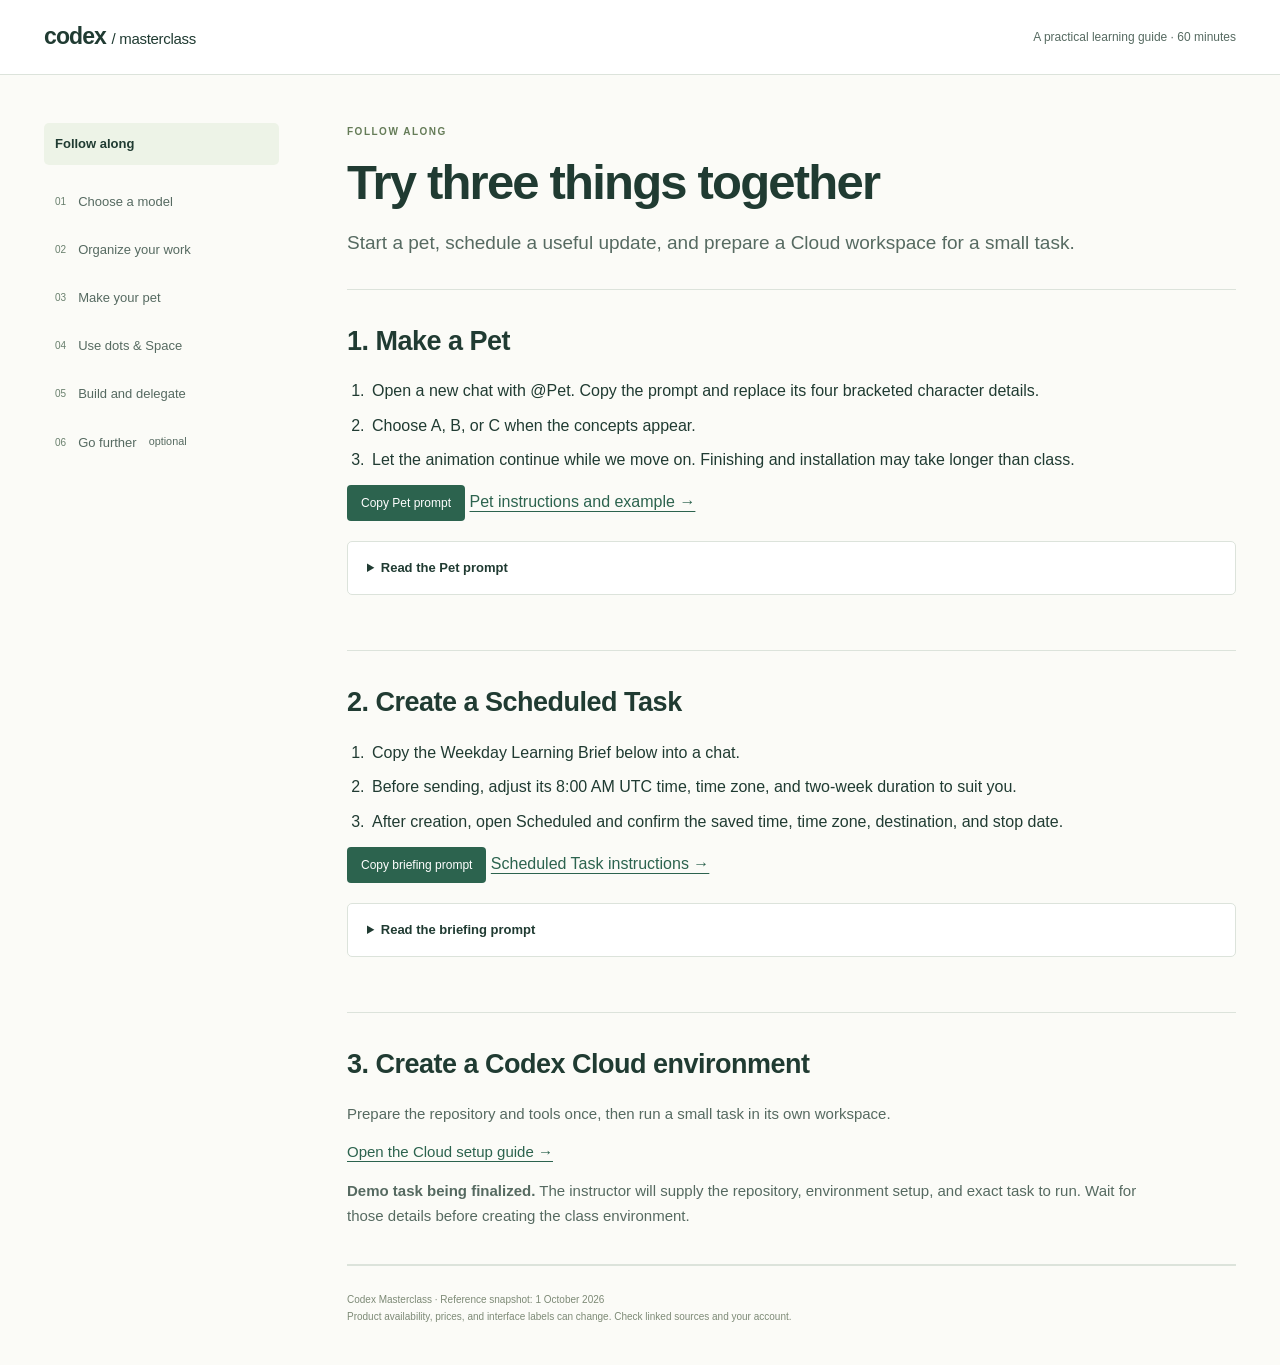
==== index.html @ 3b01e0f0 "Make homepage a compact three-activity follow-along hub" ====
<!doctype html><html lang="en"><head><meta charset="utf-8"><meta name="viewport" content="width=device-width, initial-scale=1"><meta name="description" content="Follow along: make a Pet, create a Scheduled Task, and prepare a Codex Cloud environment."><meta name="theme-color" content="#214b3d"><title>Follow along · Codex Masterclass</title><link rel="stylesheet" href="styles.css"><script src="app.js" defer></script></head><body><a class="skip" href="#content">Skip to lesson</a><header class="site-header"><a class="brand" href="index.html">codex <span>/ masterclass</span></a><span class="header-note">A practical learning guide · 60 minutes</span></header><div class="layout"><aside class="sidebar"><nav class="course-nav" aria-label="Course topics"><a href="index.html" aria-current="page">Follow along</a><a href="models.html"><span>01</span>Choose a model</a><a href="workspace.html"><span>02</span>Organize your work</a><a href="pet.html"><span>03</span>Make your pet</a><a href="dots-space.html"><span>04</span>Use dots & Space</a><a href="build-demo.html"><span>05</span>Build and delegate</a><a href="further-uses.html"><span>06</span>Go further <small>optional</small></a></nav></aside><main id="content"><header class="page-heading"><p class="eyebrow">Follow along</p><h1>Try three things together</h1><p class="lead">Start a pet, schedule a useful update, and prepare a Cloud workspace for a small task.</p></header>
<section class="lesson-section" id="make-a-pet"><h2>1. Make a Pet</h2><ol><li>Open a new chat with @Pet. Copy the prompt and replace its four bracketed character details.</li><li>Choose A, B, or C when the concepts appear.</li><li>Let the animation continue while we move on. Finishing and installation may take longer than class.</li></ol><button class="copy-button" type="button" data-copy="home-pet-prompt" aria-label="Copy Pet prompt" aria-live="polite">Copy Pet prompt</button> <a href="pet.html#prepared-prompt">Pet instructions and example →</a><details><summary>Read the Pet prompt</summary><pre class="prompt-text" id="home-pet-prompt">@Pet

Help me create and install a Codex Pet.

Character brief:
- Name: [Octopus]
- Character: [a small octopus]
- Personality: [lively]
- Main color: [red]

First, invent and show three distinct visual concepts that suit this character. Choose the directions yourself; don’t use a set of styles I have to pick from. Label them A, B, and C, then pause so I can choose.

After I choose, use my selected concept as the visual reference and create the complete animated pet. Run the required checks, package it, and install it as a Codex Pet. Don’t stop at concept art or a static image. When it’s ready, tell me how to enable it.</pre></details></section>
<section class="lesson-section" id="schedule-a-task"><h2>2. Create a Scheduled Task</h2><ol><li>Copy the Weekday Learning Brief below into a chat.</li><li>Before sending, adjust its 8:00 AM UTC time, time zone, and two-week duration to suit you.</li><li>After creation, open Scheduled and confirm the saved time, time zone, destination, and stop date.</li></ol><button class="copy-button" type="button" data-copy="home-task-brief" aria-label="Copy Weekday Learning Brief prompt" aria-live="polite">Copy briefing prompt</button> <a href="scheduled-tasks-guide.html#exercise-brief">Scheduled Task instructions →</a><details><summary>Read the briefing prompt</summary><pre class="prompt-text" id="home-task-brief">Name this task “Weekday Learning Brief”.

Create a scheduled task in this chat for every Monday through Friday at 8:00 AM UTC. Run it for the next two weeks, then stop.

Search official announcements, research papers, engineering blogs, and reputable reporting for a concise English briefing on AI, data science, and technology. Include up to three worthwhile items, with at least one substantive article, blog post, or report when available.

Open and read the underlying source. Do not treat a short quote post, link roundup, or social snippet as a full article. For each item, give its accurate title, original author or organization, publication date, content type, direct source link, a two-sentence summary of the main finding, and why it matters. Deliver the briefing in this chat. Compare with earlier results here and avoid repeating items unless there is a material update. Prefer fewer strong items over filler. If nothing worthwhile is new, do not send an update.

If earlier results are unavailable, say so and establish a baseline instead of claiming deduplication. If a required source cannot be checked, report the blocker once instead of claiming nothing changed.

Confirm the saved timing, time zone, destination, and stop date.</pre></details></section>
<section class="lesson-section" id="prepare-cloud"><h2>3. Create a Codex Cloud environment</h2><p>Prepare the repository and tools once, then run a small task in its own workspace.</p><p><a href="build-demo.html#cloud">Open the Cloud setup guide →</a></p><p><strong>Demo task being finalized.</strong> The instructor will supply the repository, environment setup, and exact task to run. Wait for those details before creating the class environment.</p></section><footer class="page-footer">Codex Masterclass · Reference snapshot: 1 October 2026<br>Product availability, prices, and interface labels can change. Check linked sources and your account.</footer></main></div></body></html>
---- styles.css ----
:root{--bg:#fbfbf7;--paper:#fff;--ink:#203b32;--muted:#566a61;--line:#dce3db;--soft:#edf3e7;--accent:#2c634e;--warm:#f4f0df}*{box-sizing:border-box}html{scroll-behavior:smooth;scroll-padding-top:30px}body{margin:0;background:var(--bg);color:var(--ink);font:16px/1.7 -apple-system,BlinkMacSystemFont,'Segoe UI',Arial,sans-serif}a{color:var(--accent);text-underline-offset:4px}a:hover{text-decoration-thickness:2px}a:focus-visible,button:focus-visible,select:focus-visible,summary:focus-visible,[tabindex]:focus-visible{outline:3px solid #6f973a;outline-offset:4px}h1,h2,h3,p{margin:0}h1,h2,h3{line-height:1.25;letter-spacing:-.5px}h1{font-size:clamp(34px,4vw,49px);font-weight:650;letter-spacing:-1.8px;margin:12px 0 15px}h2{font-size:27px;font-weight:650;margin-bottom:19px}h3{font-size:17px;font-weight:650;margin-bottom:10px}p+p{margin-top:13px}ul,ol{padding-left:22px;margin:12px 0}li{padding-left:3px;margin:7px 0}.site-header{height:75px;border-bottom:1px solid var(--line);padding:0 44px;display:flex;align-items:center;justify-content:space-between;background:var(--paper)}.brand{font-weight:750;font-size:23px;text-decoration:none;letter-spacing:-.9px;color:var(--ink)}.brand span{font-weight:450;font-size:15px;letter-spacing:-.3px}.header-note{font-size:12px;color:var(--muted)}.layout{max-width:1340px;margin:auto;display:grid;grid-template-columns:235px minmax(0,1fr);gap:68px;padding:48px 44px 0}.sidebar{position:sticky;top:25px;align-self:start}.course-nav{display:flex;flex-direction:column;gap:6px}.course-nav a{font-size:13px;color:var(--muted);text-decoration:none;padding:10px 11px;border-radius:5px;display:flex;gap:12px}.course-nav a:first-child{font-weight:650;margin-bottom:10px;color:var(--ink)}.course-nav a span{font-size:10px;color:#6a806e;margin-top:2px}.course-nav a[aria-current],.course-nav a:hover{background:var(--soft);color:var(--ink)}.on-page{border-top:1px solid var(--line);margin:26px 10px 0;padding-top:24px;display:flex;flex-direction:column;gap:10px}.on-page a{font-size:11px;color:var(--muted);text-decoration:none}.on-page .eyebrow{margin-bottom:4px}.sidebar-note{font-size:11px;color:#74806f;margin:35px 10px;line-height:1.8}.eyebrow{text-transform:uppercase;letter-spacing:1.5px;font-size:10px;color:#657c58;font-weight:650}.page-heading{padding-bottom:30px;border-bottom:1px solid var(--line)}.lead{font-size:19px;line-height:1.6;color:var(--muted);max-width:750px}.intro{font-size:16px;margin:26px 0;color:var(--muted);max-width:720px}.course-map{display:flex;flex-direction:column;margin:30px 0}.topic-card{padding:24px 0;display:grid;grid-template-columns:42px 1fr 68px;gap:12px;border-bottom:1px solid var(--line);text-decoration:none;color:var(--ink)}.topic-card:first-child{border-top:1px solid var(--line)}.topic-card:hover{background:var(--soft)}.topic-number{font-size:13px;color:#68835b;padding-top:4px}.topic-card h2{font-size:22px;margin:0 0 8px}.topic-card p{font-size:14px;line-height:1.6;color:var(--muted);max-width:600px}.topic-sub{display:block;font-size:11px;color:#708568;margin-top:10px}.topic-time{font-size:11px;white-space:nowrap;text-align:right;padding-top:5px}.topic-time b{margin-left:9px;font-weight:400}.lesson-section{padding:35px 0;border-bottom:1px solid var(--line);scroll-margin-top:25px}.lesson-section>p{color:var(--muted);max-width:820px;font-size:15px}.two-grid,.three-grid{display:grid;grid-template-columns:repeat(2,minmax(0,1fr));gap:26px;margin:22px 0}.three-grid{grid-template-columns:repeat(3,minmax(0,1fr));gap:22px}.two-grid article,.three-grid article{padding:19px 20px;border:1px solid var(--line);border-radius:6px;background:var(--paper)}.two-grid p,.three-grid p,.two-grid li{font-size:14px;color:var(--muted)}.step{display:inline-flex;border:1px solid #b6c9a8;width:28px;height:28px;justify-content:center;align-items:center;font-size:11px;border-radius:50%;margin-bottom:17px}.callout{border-left:3px solid #8fac6b;background:var(--soft);padding:20px 23px;margin:25px 0;border-radius:0 5px 5px 0}.callout strong{font-size:14px}.callout p{font-size:14px;color:var(--muted);margin-top:6px}.callout.pending{background:var(--warm);border-color:#bba76e}.sources{display:flex;gap:9px 17px;flex-wrap:wrap;font-size:11px;margin:20px 0 0;color:var(--muted)}.sources strong{font-weight:600}.sources a span{font-family:Arial,sans-serif}.table-toolbar{display:flex;align-items:center;gap:12px;margin:23px 0 12px}.table-toolbar label{font-size:12px;font-weight:650}.table-toolbar span{margin-left:auto;font-size:10px;color:var(--muted)}select{font:inherit;font-size:13px;border:1px solid #a7b99a;background:white;padding:7px 30px 7px 10px;border-radius:4px;color:var(--ink)}.table-scroll{overflow-x:auto;margin:16px 0;border:1px solid var(--line);border-radius:6px;background:white}table{border-collapse:collapse;width:100%;font-size:13px;text-align:left;line-height:1.5}caption{text-align:left;background:var(--soft);padding:13px 17px;font-size:11px;font-weight:600;letter-spacing:.2px}th,td{padding:14px 16px;border-bottom:1px solid var(--line);vertical-align:top}tr:last-child td,tr:last-child th{border-bottom:none}thead th{font-size:10px;text-transform:uppercase;letter-spacing:.5px;background:#f4f6ef;color:#5e7256}tbody th{font-weight:600;min-width:140px}td{color:var(--muted)}table small{display:block;font-size:10px;font-weight:400;color:#6e7f64;max-width:205px;margin-top:5px}.score,.bench-cost{font-variant-numeric:tabular-nums}.score{font-weight:700;color:var(--ink);font-size:16px}.caption{font-size:11px!important;line-height:1.6;color:#63745d!important;margin-top:12px}.fineprint{margin:20px 0}.fineprint p{font-size:12px;color:var(--muted)}details{border:1px solid var(--line);border-radius:5px;padding:15px 19px;margin:20px 0;background:white}summary{cursor:pointer;font-size:13px;font-weight:600}details>p{font-size:14px;color:var(--muted);margin-top:13px}.decision-list article{padding:19px 0;border-bottom:1px solid var(--line)}.decision-list article:last-child{border:0}.decision-list p{font-size:14px;color:var(--muted)}.practice{padding:23px;background:#f1f2e9;border:1px solid #dfe3d0;border-radius:6px;margin-top:26px}.practice h3{margin-top:10px;font-size:18px;font-weight:550}.practice details{margin-bottom:0;background:var(--bg)}.concept-list{display:flex;flex-direction:column}.concept-list article{display:grid;grid-template-columns:110px 1fr;gap:25px;padding:18px 0;border-bottom:1px solid var(--line)}.concept-list article:last-child{border:0}.concept-list h3{margin:2px 0}.concept-list p{font-size:14px;color:var(--muted)}.worked-example{background:white;border:1px solid var(--line);border-radius:5px;padding:24px;margin:22px 0}.worked-example h3{margin-top:12px}.worked-example p,.worked-example li{font-size:14px;color:var(--muted)}.prompt{padding:23px;background:#eef3e9;border:1px solid #dbe5d2;border-radius:5px;margin:23px 0}.prompt p{font-size:15px;line-height:1.8;margin-top:10px;color:#345240}.checklist{margin:20px 0}.checklist p{padding:14px 0;border-bottom:1px solid var(--line);font-size:14px;color:var(--muted);margin:0}.checklist strong{color:var(--ink)}kbd{font:11px ui-monospace,monospace;background:#eef0e7;border:1px solid #ccd5c6;border-radius:4px;padding:2px 5px}.steps{counter-reset:step;list-style:none;padding:0}.steps li{padding:18px 0 18px 43px;position:relative;border-bottom:1px solid var(--line);margin:0;font-size:14px}.steps li:before{counter-increment:step;content:counter(step);position:absolute;left:0;top:17px;display:grid;place-items:center;width:27px;height:27px;border:1px solid #b5c9a6;border-radius:50%;font-size:11px;color:#60814d}.steps p{font-size:14px;color:var(--muted);margin-top:7px}.page-turn{display:grid;grid-template-columns:1fr 1fr;gap:25px;margin:35px 0}.page-turn a{border:1px solid var(--line);border-radius:5px;padding:17px 20px;text-decoration:none;font-size:14px;background:white}.page-turn a:last-child{text-align:right}.page-turn small{font-size:9px;letter-spacing:1px;text-transform:uppercase;display:block;color:#7c8e70;margin-bottom:5px}.page-footer{font-size:10px;color:#7d8a76;padding:25px 0 40px;border-top:1px solid var(--line)}.skip{position:fixed;top:-100px;left:15px;background:var(--ink);color:white;padding:10px;z-index:10}.skip:focus{top:10px}.prompt-text{white-space:pre-wrap;overflow-wrap:anywhere;font:13px/1.7 ui-monospace,monospace;margin:15px 0 0}.copy-button{font:inherit;font-size:12px;background:var(--accent);color:white;border:0;border-radius:4px;padding:8px 14px;cursor:pointer}.prompt-header{display:flex;align-items:center;justify-content:space-between;gap:15px}@media(max-width:1000px){.layout{grid-template-columns:190px minmax(0,1fr);gap:35px;padding:35px 26px 0}.site-header{padding:0 26px}.three-grid{grid-template-columns:1fr}.three-grid article{padding:20px}.three-grid .step{float:left;margin:0 15px 25px 0}.two-grid{gap:14px}.two-grid article{padding:17px}.table-toolbar{flex-wrap:wrap}.table-toolbar span{width:100%;margin:0}}@media(max-width:760px){body{font-size:15px}.site-header{height:65px;padding:0 20px}.brand{font-size:21px}.brand span{font-size:13px}.header-note{display:none}.layout{display:block;padding:20px 20px 0}.sidebar{position:static}.course-nav{display:grid;grid-template-columns:1fr 1fr;gap:4px}.course-nav a{font-size:11px;gap:8px;padding:9px 8px;background:#f2f4ec}.course-nav a:first-child{grid-column:1/-1;margin:0 0 5px}.on-page,.sidebar-note{display:none}.page-heading{padding:27px 0 24px}h1{font-size:36px;letter-spacing:-1.2px}.lead{font-size:17px}.lesson-section{padding:28px 0}h2{font-size:24px}.topic-card{grid-template-columns:25px 1fr;gap:10px;padding:22px 0}.topic-card h2{font-size:20px}.topic-time{grid-column:2;text-align:left;padding:0}.topic-time b{float:right}.two-grid,.three-grid{grid-template-columns:1fr;gap:13px}.concept-list article{grid-template-columns:1fr;gap:6px;padding:17px 0}.concept-list h3{font-size:18px}.table-scroll table{min-width:540px}.table-toolbar span{font-size:10px}.worked-example,.prompt,.practice{padding:19px}.page-turn{gap:10px}.page-turn a{font-size:12px;padding:13px}.page-turn small{font-size:8px}.callout{padding:18px}.sources{gap:8px 14px}.steps li{padding-left:38px}}@media(prefers-reduced-motion:reduce){html{scroll-behavior:auto}}@media print{.sidebar,.site-header,.page-turn,.copy-button{display:none}.layout{display:block;padding:0}body{background:white;font-size:11px}h1{font-size:30px}h2{font-size:22px}.table-scroll{overflow:visible}.lesson-section{break-inside:avoid}.page-footer{padding:15px 0}.two-grid,.three-grid{break-inside:avoid}}
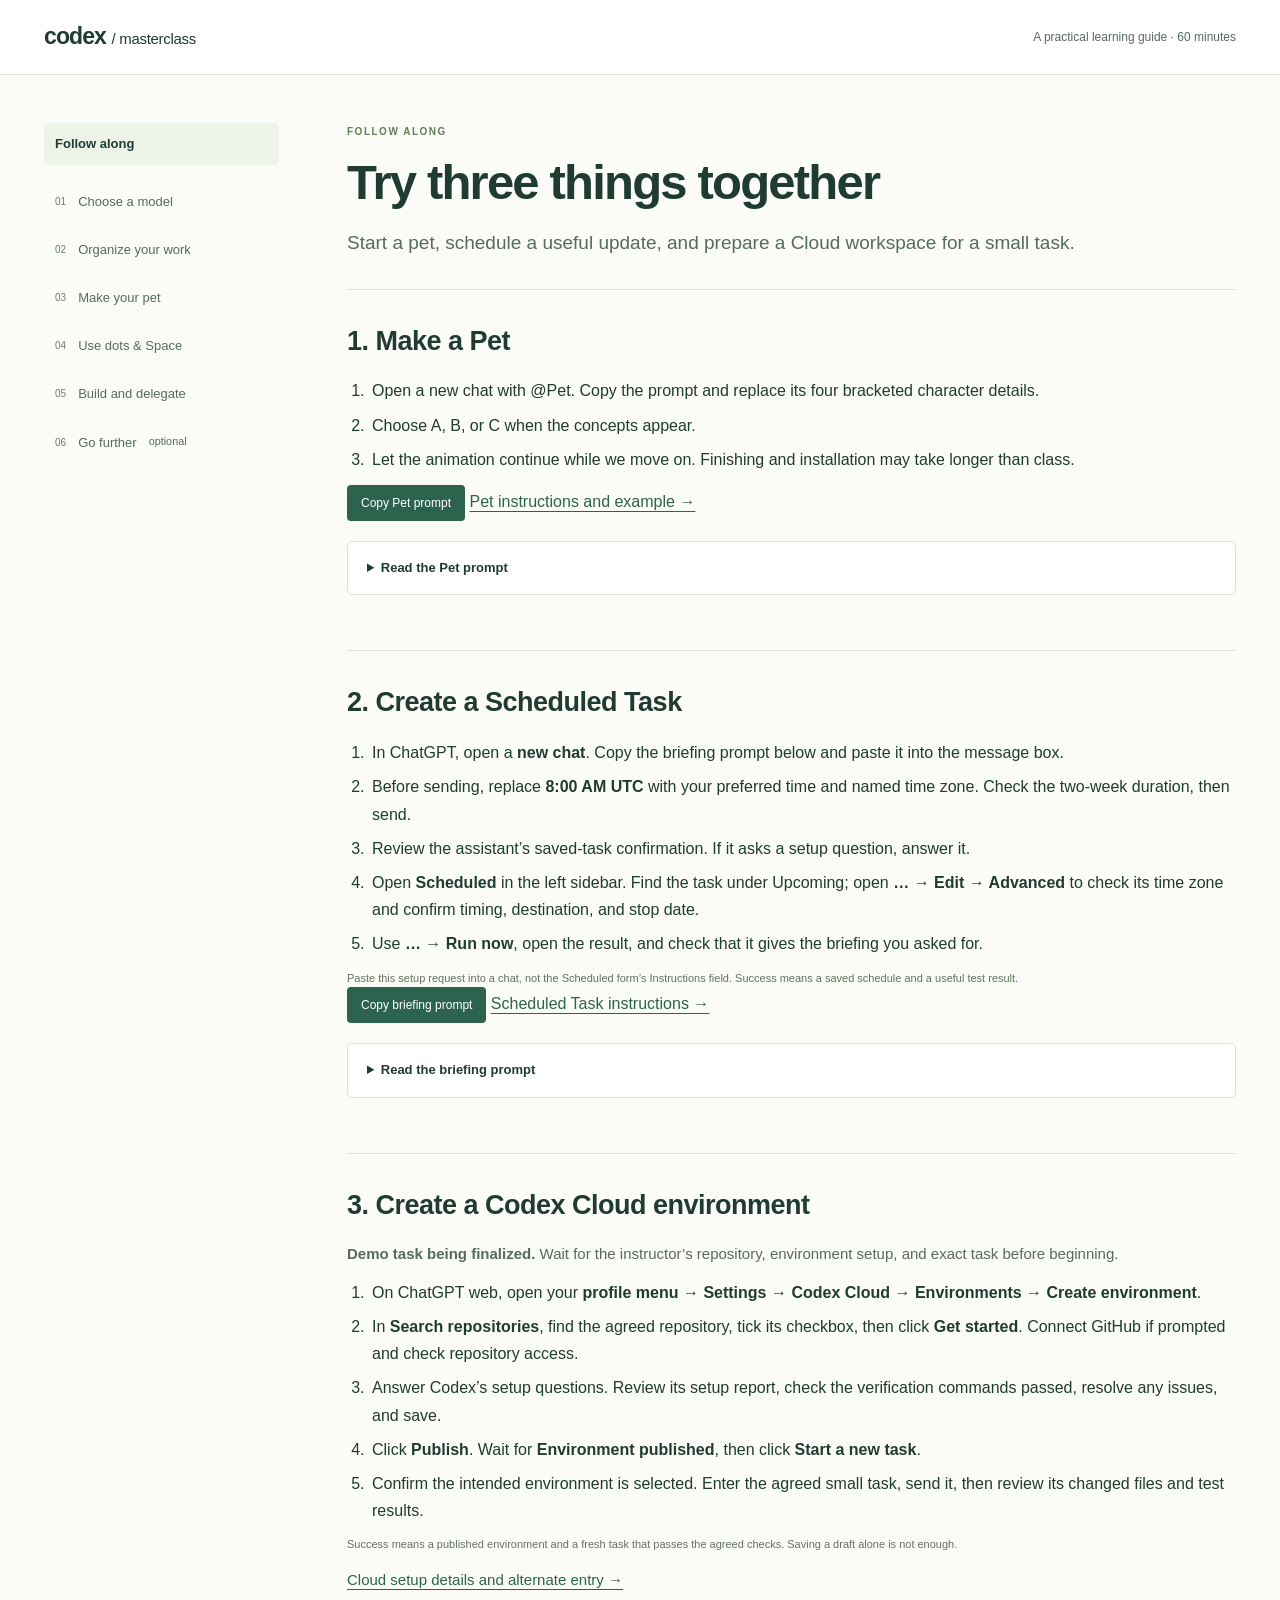
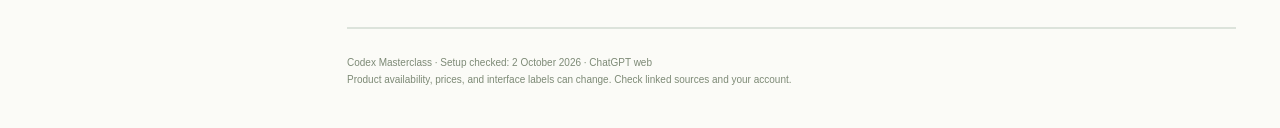
==== commit 3993b0ef: "Clarify workshop setup steps and simplify workspace terminology" ====
--- a/index.html
+++ b/index.html
@@ -12,7 +12,7 @@
 First, invent and show three distinct visual concepts that suit this character. Choose the directions yourself; don’t use a set of styles I have to pick from. Label them A, B, and C, then pause so I can choose.
 
 After I choose, use my selected concept as the visual reference and create the complete animated pet. Run the required checks, package it, and install it as a Codex Pet. Don’t stop at concept art or a static image. When it’s ready, tell me how to enable it.</pre></details></section>
-<section class="lesson-section" id="schedule-a-task"><h2>2. Create a Scheduled Task</h2><ol><li>Copy the Weekday Learning Brief below into a chat.</li><li>Before sending, adjust its 8:00 AM UTC time, time zone, and two-week duration to suit you.</li><li>After creation, open Scheduled and confirm the saved time, time zone, destination, and stop date.</li></ol><button class="copy-button" type="button" data-copy="home-task-brief" aria-label="Copy Weekday Learning Brief prompt" aria-live="polite">Copy briefing prompt</button> <a href="scheduled-tasks-guide.html#exercise-brief">Scheduled Task instructions →</a><details><summary>Read the briefing prompt</summary><pre class="prompt-text" id="home-task-brief">Name this task “Weekday Learning Brief”.
+<section class="lesson-section" id="schedule-a-task"><h2>2. Create a Scheduled Task</h2><ol><li>In ChatGPT, open a <strong>new chat</strong>. Copy the briefing prompt below and paste it into the message box.</li><li>Before sending, replace <strong>8:00 AM UTC</strong> with your preferred time and named time zone. Check the two-week duration, then send.</li><li>Review the assistant’s saved-task confirmation. If it asks a setup question, answer it.</li><li>Open <strong>Scheduled</strong> in the left sidebar. Find the task under Upcoming; open <strong>… → Edit → Advanced</strong> to check its time zone and confirm timing, destination, and stop date.</li><li>Use <strong>… → Run now</strong>, open the result, and check that it gives the briefing you asked for.</li></ol><p class="caption">Paste this setup request into a chat, not the Scheduled form’s Instructions field. Success means a saved schedule and a useful test result.</p><button class="copy-button" type="button" data-copy="home-task-brief" aria-label="Copy Weekday Learning Brief prompt" aria-live="polite">Copy briefing prompt</button> <a href="scheduled-tasks-guide.html#exercise-brief">Scheduled Task instructions →</a><details><summary>Read the briefing prompt</summary><pre class="prompt-text" id="home-task-brief">Name this task “Weekday Learning Brief”.
 
 Create a scheduled task in this chat for every Monday through Friday at 8:00 AM UTC. Run it for the next two weeks, then stop.
 
@@ -23,4 +23,4 @@
 If earlier results are unavailable, say so and establish a baseline instead of claiming deduplication. If a required source cannot be checked, report the blocker once instead of claiming nothing changed.
 
 Confirm the saved timing, time zone, destination, and stop date.</pre></details></section>
-<section class="lesson-section" id="prepare-cloud"><h2>3. Create a Codex Cloud environment</h2><p>Prepare the repository and tools once, then run a small task in its own workspace.</p><p><a href="build-demo.html#cloud">Open the Cloud setup guide →</a></p><p><strong>Demo task being finalized.</strong> The instructor will supply the repository, environment setup, and exact task to run. Wait for those details before creating the class environment.</p></section><footer class="page-footer">Codex Masterclass · Reference snapshot: 1 October 2026<br>Product availability, prices, and interface labels can change. Check linked sources and your account.</footer></main></div></body></html>+<section class="lesson-section" id="prepare-cloud"><h2>3. Create a Codex Cloud environment</h2><p><strong>Demo task being finalized.</strong> Wait for the instructor’s repository, environment setup, and exact task before beginning.</p><ol><li>On ChatGPT web, open your <strong>profile menu → Settings → Codex Cloud → Environments → Create environment</strong>.</li><li>In <strong>Search repositories</strong>, find the agreed repository, tick its checkbox, then click <strong>Get started</strong>. Connect GitHub if prompted and check repository access.</li><li>Answer Codex’s setup questions. Review its setup report, check the verification commands passed, resolve any issues, and save.</li><li>Click <strong>Publish</strong>. Wait for <strong>Environment published</strong>, then click <strong>Start a new task</strong>.</li><li>Confirm the intended environment is selected. Enter the agreed small task, send it, then review its changed files and test results.</li></ol><p class="caption">Success means a published environment and a fresh task that passes the agreed checks. Saving a draft alone is not enough.</p><p><a href="build-demo.html#cloud">Cloud setup details and alternate entry →</a></p></section><footer class="page-footer">Codex Masterclass · Setup checked: 2 October 2026 · ChatGPT web<br>Product availability, prices, and interface labels can change. Check linked sources and your account.</footer></main></div></body></html>
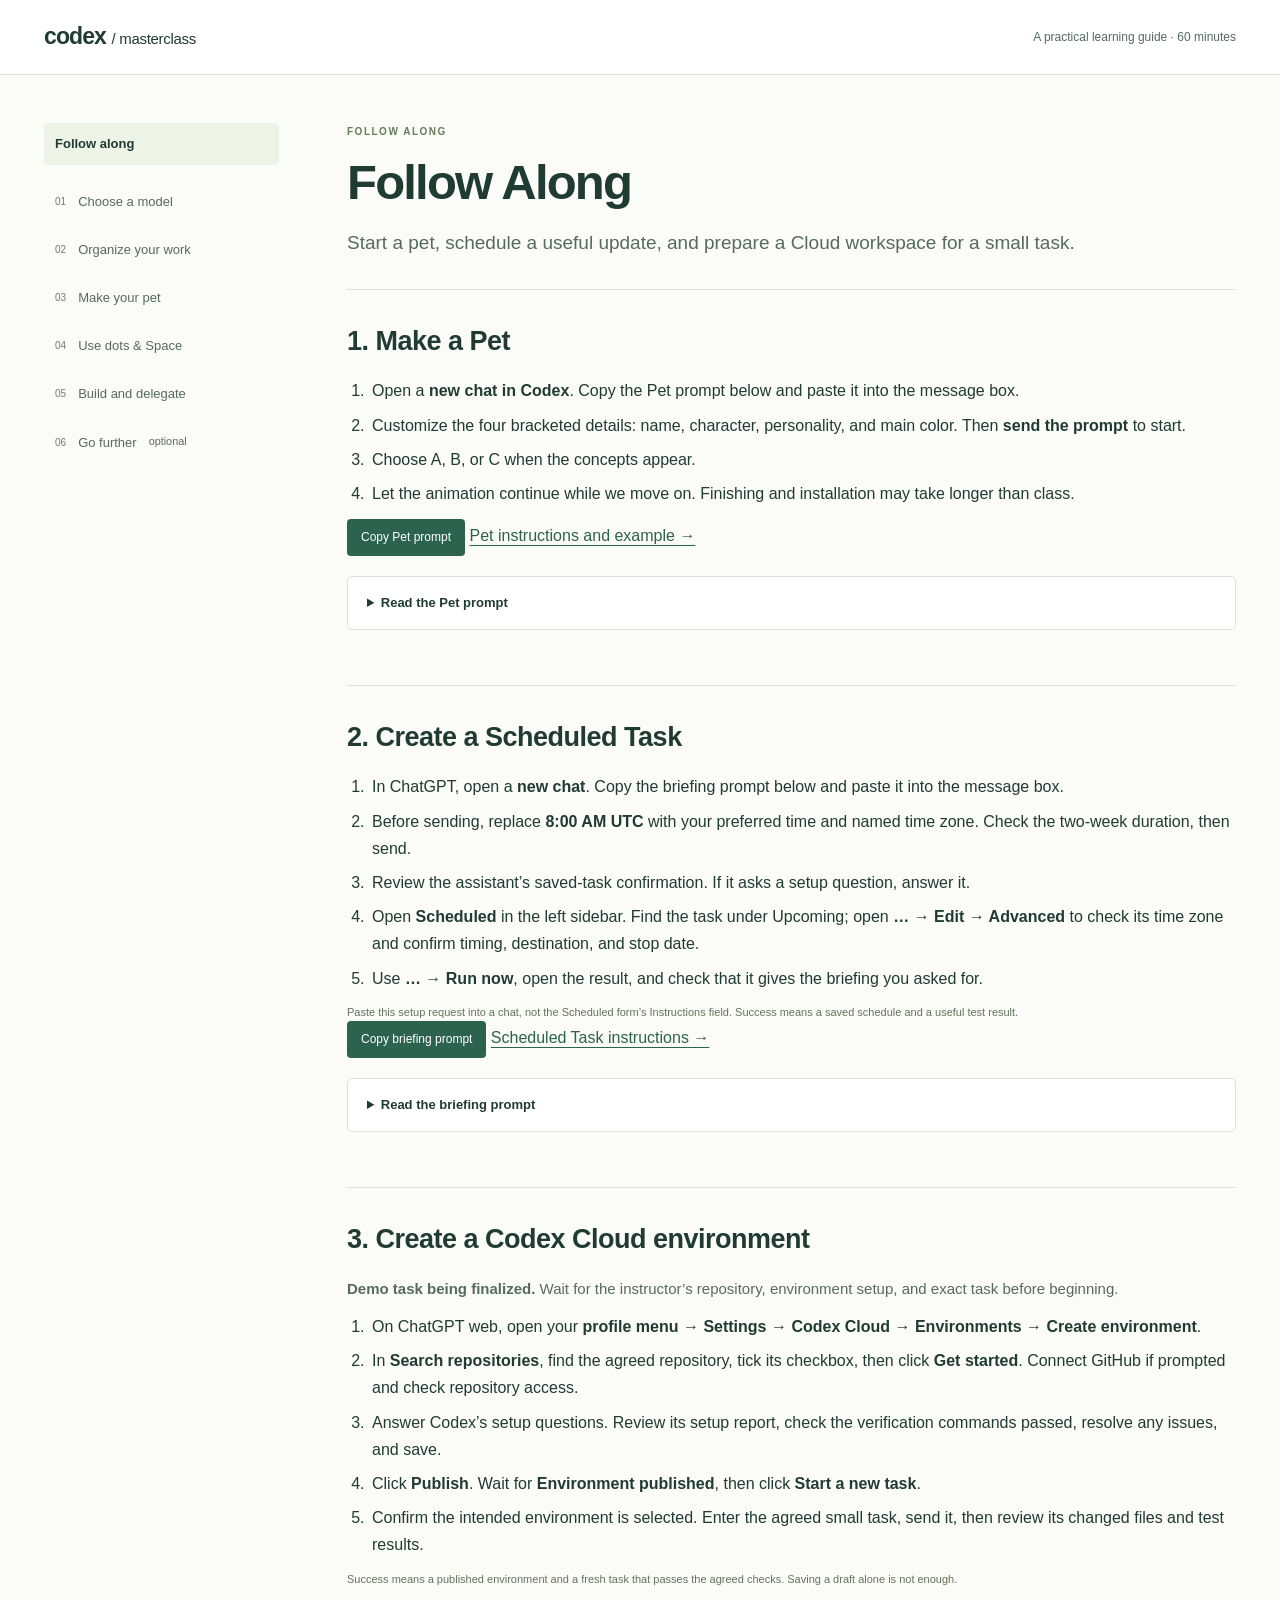
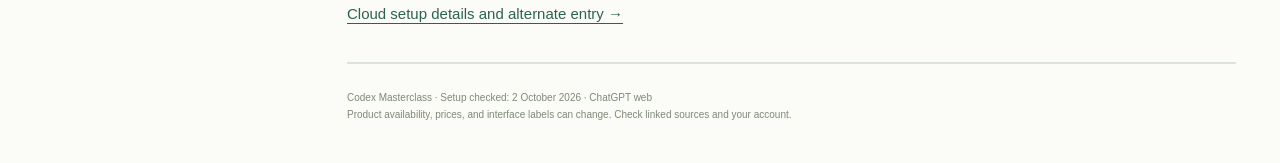
==== commit 5cec55e6: "Rename homepage and clarify starting the Pet in Codex" ====
--- a/index.html
+++ b/index.html
@@ -1,5 +1,5 @@
-<!doctype html><html lang="en"><head><meta charset="utf-8"><meta name="viewport" content="width=device-width, initial-scale=1"><meta name="description" content="Follow along: make a Pet, create a Scheduled Task, and prepare a Codex Cloud environment."><meta name="theme-color" content="#214b3d"><title>Follow along · Codex Masterclass</title><link rel="stylesheet" href="styles.css"><script src="app.js" defer></script></head><body><a class="skip" href="#content">Skip to lesson</a><header class="site-header"><a class="brand" href="index.html">codex <span>/ masterclass</span></a><span class="header-note">A practical learning guide · 60 minutes</span></header><div class="layout"><aside class="sidebar"><nav class="course-nav" aria-label="Course topics"><a href="index.html" aria-current="page">Follow along</a><a href="models.html"><span>01</span>Choose a model</a><a href="workspace.html"><span>02</span>Organize your work</a><a href="pet.html"><span>03</span>Make your pet</a><a href="dots-space.html"><span>04</span>Use dots & Space</a><a href="build-demo.html"><span>05</span>Build and delegate</a><a href="further-uses.html"><span>06</span>Go further <small>optional</small></a></nav></aside><main id="content"><header class="page-heading"><p class="eyebrow">Follow along</p><h1>Try three things together</h1><p class="lead">Start a pet, schedule a useful update, and prepare a Cloud workspace for a small task.</p></header>
-<section class="lesson-section" id="make-a-pet"><h2>1. Make a Pet</h2><ol><li>Open a new chat with @Pet. Copy the prompt and replace its four bracketed character details.</li><li>Choose A, B, or C when the concepts appear.</li><li>Let the animation continue while we move on. Finishing and installation may take longer than class.</li></ol><button class="copy-button" type="button" data-copy="home-pet-prompt" aria-label="Copy Pet prompt" aria-live="polite">Copy Pet prompt</button> <a href="pet.html#prepared-prompt">Pet instructions and example →</a><details><summary>Read the Pet prompt</summary><pre class="prompt-text" id="home-pet-prompt">@Pet
+<!doctype html><html lang="en"><head><meta charset="utf-8"><meta name="viewport" content="width=device-width, initial-scale=1"><meta name="description" content="Follow along: make a Pet, create a Scheduled Task, and prepare a Codex Cloud environment."><meta name="theme-color" content="#214b3d"><title>Follow along · Codex Masterclass</title><link rel="stylesheet" href="styles.css"><script src="app.js" defer></script></head><body><a class="skip" href="#content">Skip to lesson</a><header class="site-header"><a class="brand" href="index.html">codex <span>/ masterclass</span></a><span class="header-note">A practical learning guide · 60 minutes</span></header><div class="layout"><aside class="sidebar"><nav class="course-nav" aria-label="Course topics"><a href="index.html" aria-current="page">Follow along</a><a href="models.html"><span>01</span>Choose a model</a><a href="workspace.html"><span>02</span>Organize your work</a><a href="pet.html"><span>03</span>Make your pet</a><a href="dots-space.html"><span>04</span>Use dots & Space</a><a href="build-demo.html"><span>05</span>Build and delegate</a><a href="further-uses.html"><span>06</span>Go further <small>optional</small></a></nav></aside><main id="content"><header class="page-heading"><p class="eyebrow">Follow along</p><h1>Follow Along</h1><p class="lead">Start a pet, schedule a useful update, and prepare a Cloud workspace for a small task.</p></header>
+<section class="lesson-section" id="make-a-pet"><h2>1. Make a Pet</h2><ol><li>Open a <strong>new chat in Codex</strong>. Copy the Pet prompt below and paste it into the message box.</li><li>Customize the four bracketed details: name, character, personality, and main color. Then <strong>send the prompt</strong> to start.</li><li>Choose A, B, or C when the concepts appear.</li><li>Let the animation continue while we move on. Finishing and installation may take longer than class.</li></ol><button class="copy-button" type="button" data-copy="home-pet-prompt" aria-label="Copy Pet prompt" aria-live="polite">Copy Pet prompt</button> <a href="pet.html#prepared-prompt">Pet instructions and example →</a><details><summary>Read the Pet prompt</summary><pre class="prompt-text" id="home-pet-prompt">@Pet
 
 Help me create and install a Codex Pet.
 
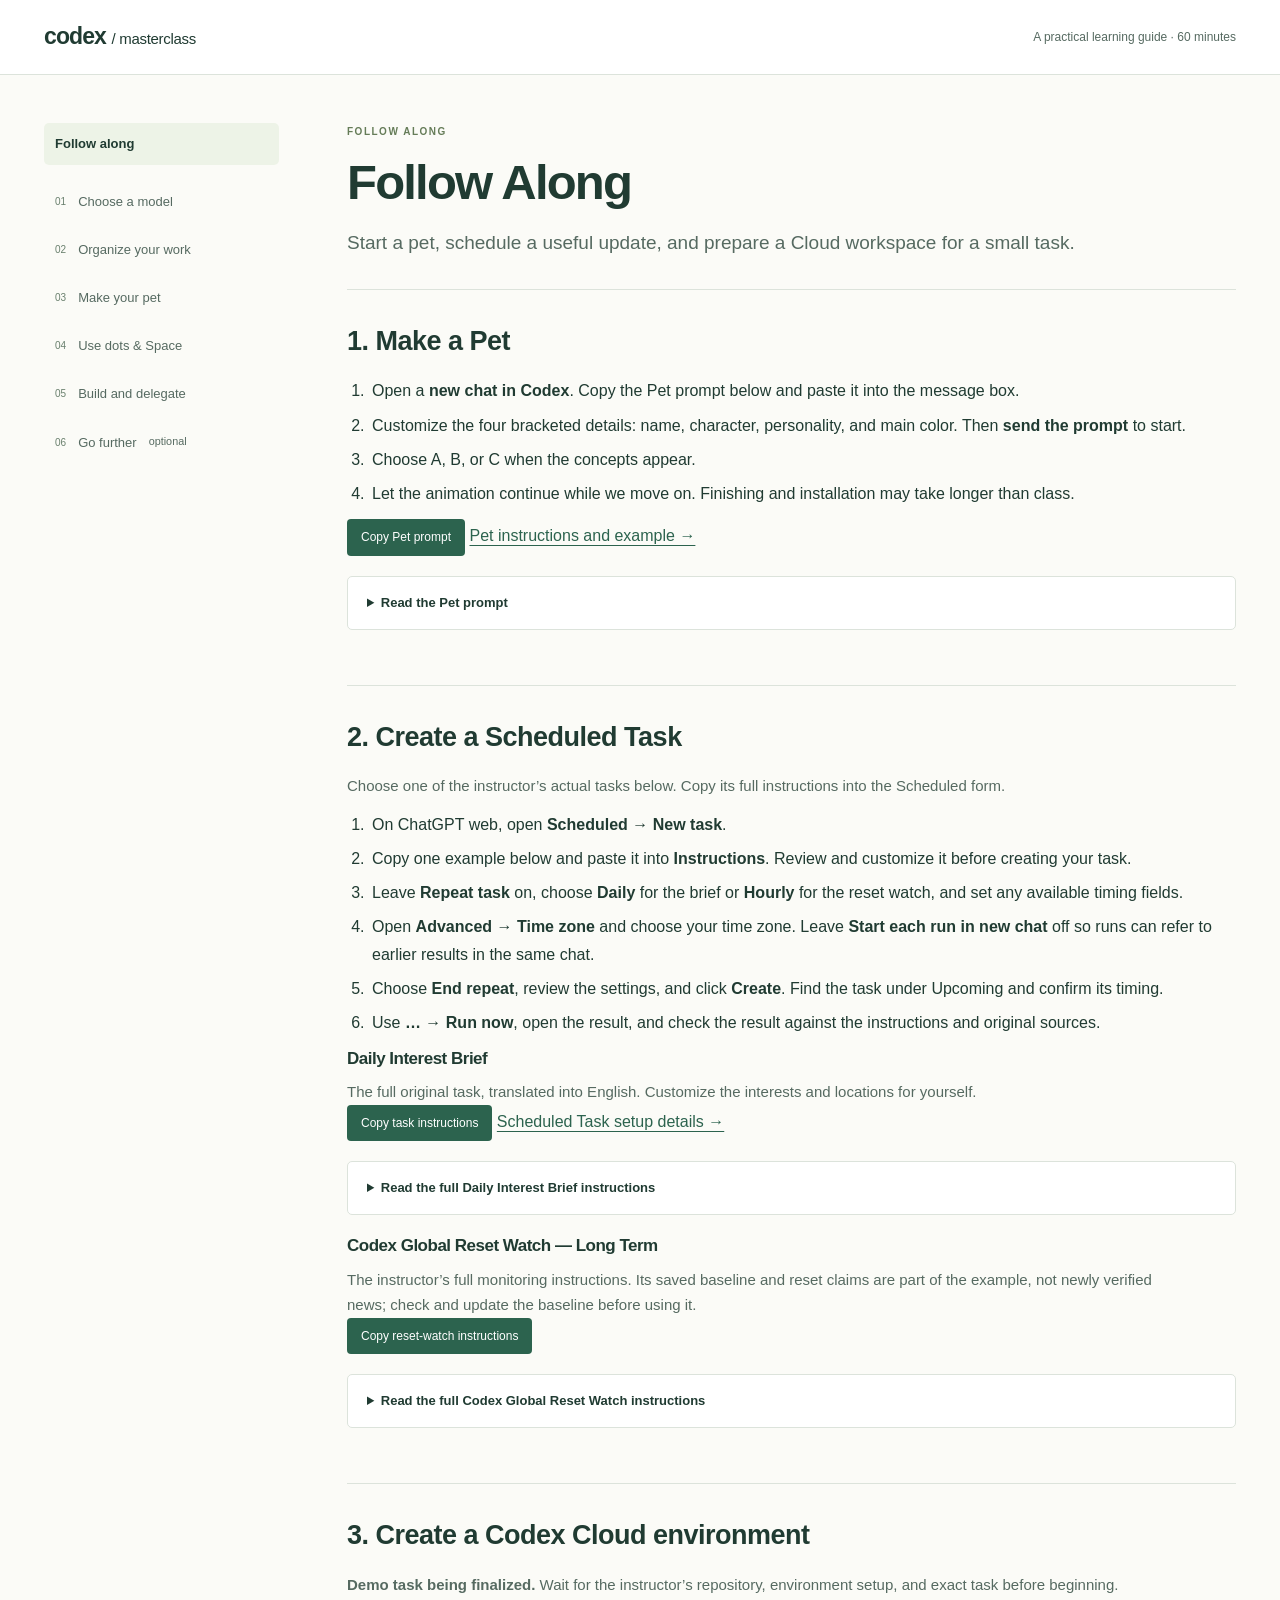
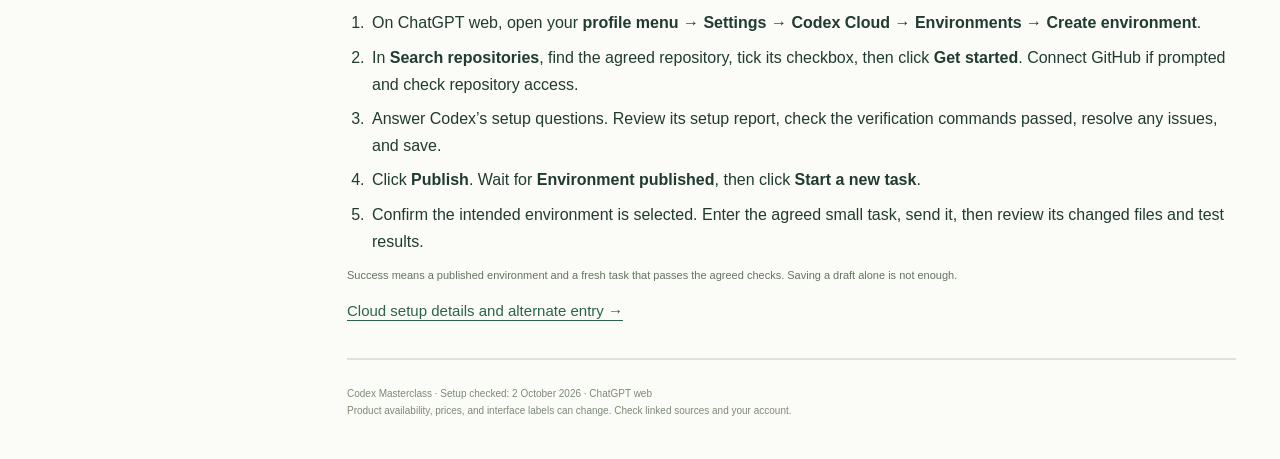
==== commit d3082c68: "Use actual scheduled examples and simplify Pet customization" ====
--- a/index.html
+++ b/index.html
@@ -12,15 +12,51 @@
 First, invent and show three distinct visual concepts that suit this character. Choose the directions yourself; don’t use a set of styles I have to pick from. Label them A, B, and C, then pause so I can choose.
 
 After I choose, use my selected concept as the visual reference and create the complete animated pet. Run the required checks, package it, and install it as a Codex Pet. Don’t stop at concept art or a static image. When it’s ready, tell me how to enable it.</pre></details></section>
-<section class="lesson-section" id="schedule-a-task"><h2>2. Create a Scheduled Task</h2><ol><li>In ChatGPT, open a <strong>new chat</strong>. Copy the briefing prompt below and paste it into the message box.</li><li>Before sending, replace <strong>8:00 AM UTC</strong> with your preferred time and named time zone. Check the two-week duration, then send.</li><li>Review the assistant’s saved-task confirmation. If it asks a setup question, answer it.</li><li>Open <strong>Scheduled</strong> in the left sidebar. Find the task under Upcoming; open <strong>… → Edit → Advanced</strong> to check its time zone and confirm timing, destination, and stop date.</li><li>Use <strong>… → Run now</strong>, open the result, and check that it gives the briefing you asked for.</li></ol><p class="caption">Paste this setup request into a chat, not the Scheduled form’s Instructions field. Success means a saved schedule and a useful test result.</p><button class="copy-button" type="button" data-copy="home-task-brief" aria-label="Copy Weekday Learning Brief prompt" aria-live="polite">Copy briefing prompt</button> <a href="scheduled-tasks-guide.html#exercise-brief">Scheduled Task instructions →</a><details><summary>Read the briefing prompt</summary><pre class="prompt-text" id="home-task-brief">Name this task “Weekday Learning Brief”.
+<section class="lesson-section" id="schedule-a-task"><h2>2. Create a Scheduled Task</h2><p>Choose one of the instructor’s actual tasks below. Copy its full instructions into the Scheduled form.</p><ol><li>On ChatGPT web, open <strong>Scheduled → New task</strong>.</li><li>Copy one example below and paste it into <strong>Instructions</strong>. Review and customize it before creating your task.</li><li>Leave <strong>Repeat task</strong> on, choose <strong>Daily</strong> for the brief or <strong>Hourly</strong> for the reset watch, and set any available timing fields.</li><li>Open <strong>Advanced → Time zone</strong> and choose your time zone. Leave <strong>Start each run in new chat</strong> off so runs can refer to earlier results in the same chat.</li><li>Choose <strong>End repeat</strong>, review the settings, and click <strong>Create</strong>. Find the task under Upcoming and confirm its timing.</li><li>Use <strong>… → Run now</strong>, open the result, and check the result against the instructions and original sources.</li></ol><h3>Daily Interest Brief</h3><p>The full original task, translated into English. Customize the interests and locations for yourself.</p><button class="copy-button" type="button" data-copy="home-task-brief" aria-label="Copy Daily Interest Brief instructions" aria-live="polite">Copy task instructions</button> <a href="scheduled-tasks-guide.html#setup">Scheduled Task setup details →</a><details><summary>Read the full Daily Interest Brief instructions</summary><pre class="prompt-text" id="home-task-brief">Send me a daily brief in English, focused on: (1) AI, data science, and technology; and (2) events, dining, and culture in New York City and New Jersey, especially Jersey City, Hoboken, and Manhattan. Maintain a balanced mix of major developments, in-depth analysis, practical opportunities, and recommendations. Select content genuinely worth paying attention to, prioritizing official sources, reliable media, and high-quality community discussions. Include key dates, locations, ticket information or opening hours, and briefly explain why each item deserves my attention. Avoid padding the brief with large amounts of similar news.
 
-Create a scheduled task in this chat for every Monday through Friday at 8:00 AM UTC. Run it for the next two weeks, then stop.
+Strictly control repetition: keep track of previously recommended articles, blogs, events, restaurants, and topics. By default, do not recommend the same content again. Revisit an item only when there is a substantive new development, important update, change in ticket availability or price, or a valuable new interpretation. Clearly state “What is new since the last mention.” Do not feature the same source or topic on consecutive days. If there is not enough worthwhile local content that day, include fewer local items rather than repeating content or adding filler.
 
-Search official announcements, research papers, engineering blogs, and reputable reporting for a concise English briefing on AI, data science, and technology. Include up to three worthwhile items, with at least one substantive article, blog post, or report when available.
+The AI section should go beyond traditional news and papers. Actively seek a broader range of high-quality blog-style content, including personal blogs, company engineering blogs, research-team articles, technical essays, newsletters, long-form analysis, product release notes, research notes, project retrospectives, important articles in developer documentation, GitHub project write-ups, and high-quality community posts. Prioritize fresh material with independent perspectives, solid technical detail, and value for practical work or long-term judgment. Explain the content type and why you recommend it.
 
-Open and read the underlying source. Do not treat a short quote post, link roundup, or social snippet as a full article. For each item, give its accurate title, original author or organization, publication date, content type, direct source link, a two-sentence summary of the main finding, and why it matters. Deliver the briefing in this chat. Compare with earlier results here and avoid repeating items unless there is a material update. Prefer fewer strong items over filler. If nothing worthwhile is new, do not send an update.
+Hard requirement: every day, the AI / data science / technology section must recommend at least one entirely new, high-quality piece of content. Do not leave this section empty in the name of “quality over quantity.” This daily required pick must be a specific piece that has not been recommended before. Provide its accurate title, actual author or organization, publication date, content type, main ideas, why it is worth my time, and original source. If there is no sufficiently important news that day, choose from high-quality blogs, engineering articles, research notes, newsletters, technical retrospectives, project documentation, or substantial community posts rather than repeating old content.
 
-If earlier results are unavailable, say so and establish a baseline instead of claiming deduplication. If a required source cannot be checked, report the blocker once instead of claiming nothing changed.
+The daily required pick must be a complete article, report, paper, technical document, project retrospective, or long-form post with sufficient substance. Do not present a quote post of only a few sentences, a link-blog excerpt, a repost, a short comment, a brief social-media post, or an aggregation page as the “daily must-read.” When encountering link-blog entries or quote posts by authors such as Simon Willison, distinguish who excerpted or recommended the piece, who wrote the original, and where the complete original is available. Open and read the underlying original article. If that original is strong enough, recommend it with accurate attribution; you may also identify who linked to or recommended it. If the underlying content lacks substance, do not select it as the daily must-read. Do not expand a few sentences into sweeping conclusions that the original article does not adequately develop.</pre></details><h3>Codex Global Reset Watch — Long Term</h3><p>The instructor’s full monitoring instructions. Its saved baseline and reset claims are part of the example, not newly verified news; check and update the baseline before using it.</p><button class="copy-button" type="button" data-copy="home-task-reset" aria-label="Copy Codex Global Reset Watch instructions" aria-live="polite">Copy reset-watch instructions</button><details><summary>Read the full Codex Global Reset Watch instructions</summary><pre class="prompt-text" id="home-task-reset">Search the public web for NEW evidence about the next free/global Codex usage-limit reset for paid ChatGPT users.
 
-Confirm the saved timing, time zone, destination, and stop date.</pre></details></section>
+Highest priority sources:
+
+1. Thibault Sottiaux (@thsottiaux) on X. Explicitly check his newest posts AND replies, especially from the last 24 hours.
+
+2. Recent r/codex discussions and the Codex Reset Discussion Megathread.
+
+3. Codex reset trackers / forecast sites, including codex-resets.com, codex.lunarwerx.com, willcodexquotareset.com, and other credible Codex reset trackers.
+
+4. OpenAI Community.
+
+5. OpenAI Status.
+
+6. Other credible recent public reports.
+
+Pay special attention to cryptic first-party signals from Tibo, including language such as reset button, new reset button, fancy reset button, gifted a reset button, surprise, milestone, 20M users, today, tomorrow, later, “maybe”, jokes or replies that strongly imply an upcoming reset. A Tibo post such as “I was gifted a very fancy new reset button today” should be treated as a meaningful first-party signal and reported as IMMINENT even if he does not explicitly say that he will press it.
+
+Distinguish carefully between global/free resets, normal individual weekly quota refreshes, individual banked/manual resets, purchasable usage credits, and people merely asking/hoping for a reset. Do NOT inspect or report my personal Codex usage balance.
+
+Notify me only when there is meaningful NEW information:
+
+- CONFIRMED: a global/free Codex reset has happened or is propagating.
+
+- IMMINENT: a strong first-party signal suggests a global/free reset is likely soon. A new Tibo “reset button” hint is sufficient to report as IMMINENT even if he has not explicitly promised to press it.
+
+- COMMUNITY PREDICTION: unusually strong, convergent Reddit/X/tracker evidence points to a specific likely reset window. Clearly label this as UNCONFIRMED.
+
+- RESET REGIME CHANGE: meaningful first-party or convergent evidence changes the practical likelihood or frequency of future free/global resets.
+
+Do not notify merely because individual users can purchase additional usage credits.
+
+For every notification, give the relevant time in America/New_York; clearly label CONFIRMED / IMMINENT / COMMUNITY PREDICTION / RESET REGIME CHANGE; summarize the strongest evidence; distinguish first-party evidence from community speculation; explain how strong the evidence is; explain the practical implication for whether I should conserve or spend my remaining Codex usage; and provide links/citations to the best public sources.
+
+Do not notify repeatedly about the same evidence. If multiple community reports conflict or are mostly wishful thinking, do not report them as meaningful evidence.
+
+Current baseline: the most recent confirmed free/global reset completed on 2026-09-12 at 08:09 UTC / 4:09 AM America/New_York, when Tibo posted “Reset all propagated. Sweet dreams.” The preceding announcement at 2026-09-12 03:20 UTC said a reset was landing. This September 12 event is already known and must NOT be reported again. Earlier resets, including the 15M-user reset announced at 2026-08-13 01:01 UTC / 2026-08-12 9:01 PM America/New_York, are also already known.
+
+This is a permanent long-term monitoring task. After any new global/free reset is detected and reported, treat that newly detected reset as the new baseline and continue monitoring for the NEXT reset. Never pause, complete, terminate, or stop monitoring just because a reset has occurred. The loop is always: monitor → detect reset → update baseline → continue monitoring next reset → repeat forever.</pre></details></section>
 <section class="lesson-section" id="prepare-cloud"><h2>3. Create a Codex Cloud environment</h2><p><strong>Demo task being finalized.</strong> Wait for the instructor’s repository, environment setup, and exact task before beginning.</p><ol><li>On ChatGPT web, open your <strong>profile menu → Settings → Codex Cloud → Environments → Create environment</strong>.</li><li>In <strong>Search repositories</strong>, find the agreed repository, tick its checkbox, then click <strong>Get started</strong>. Connect GitHub if prompted and check repository access.</li><li>Answer Codex’s setup questions. Review its setup report, check the verification commands passed, resolve any issues, and save.</li><li>Click <strong>Publish</strong>. Wait for <strong>Environment published</strong>, then click <strong>Start a new task</strong>.</li><li>Confirm the intended environment is selected. Enter the agreed small task, send it, then review its changed files and test results.</li></ol><p class="caption">Success means a published environment and a fresh task that passes the agreed checks. Saving a draft alone is not enough.</p><p><a href="build-demo.html#cloud">Cloud setup details and alternate entry →</a></p></section><footer class="page-footer">Codex Masterclass · Setup checked: 2 October 2026 · ChatGPT web<br>Product availability, prices, and interface labels can change. Check linked sources and your account.</footer></main></div></body></html>
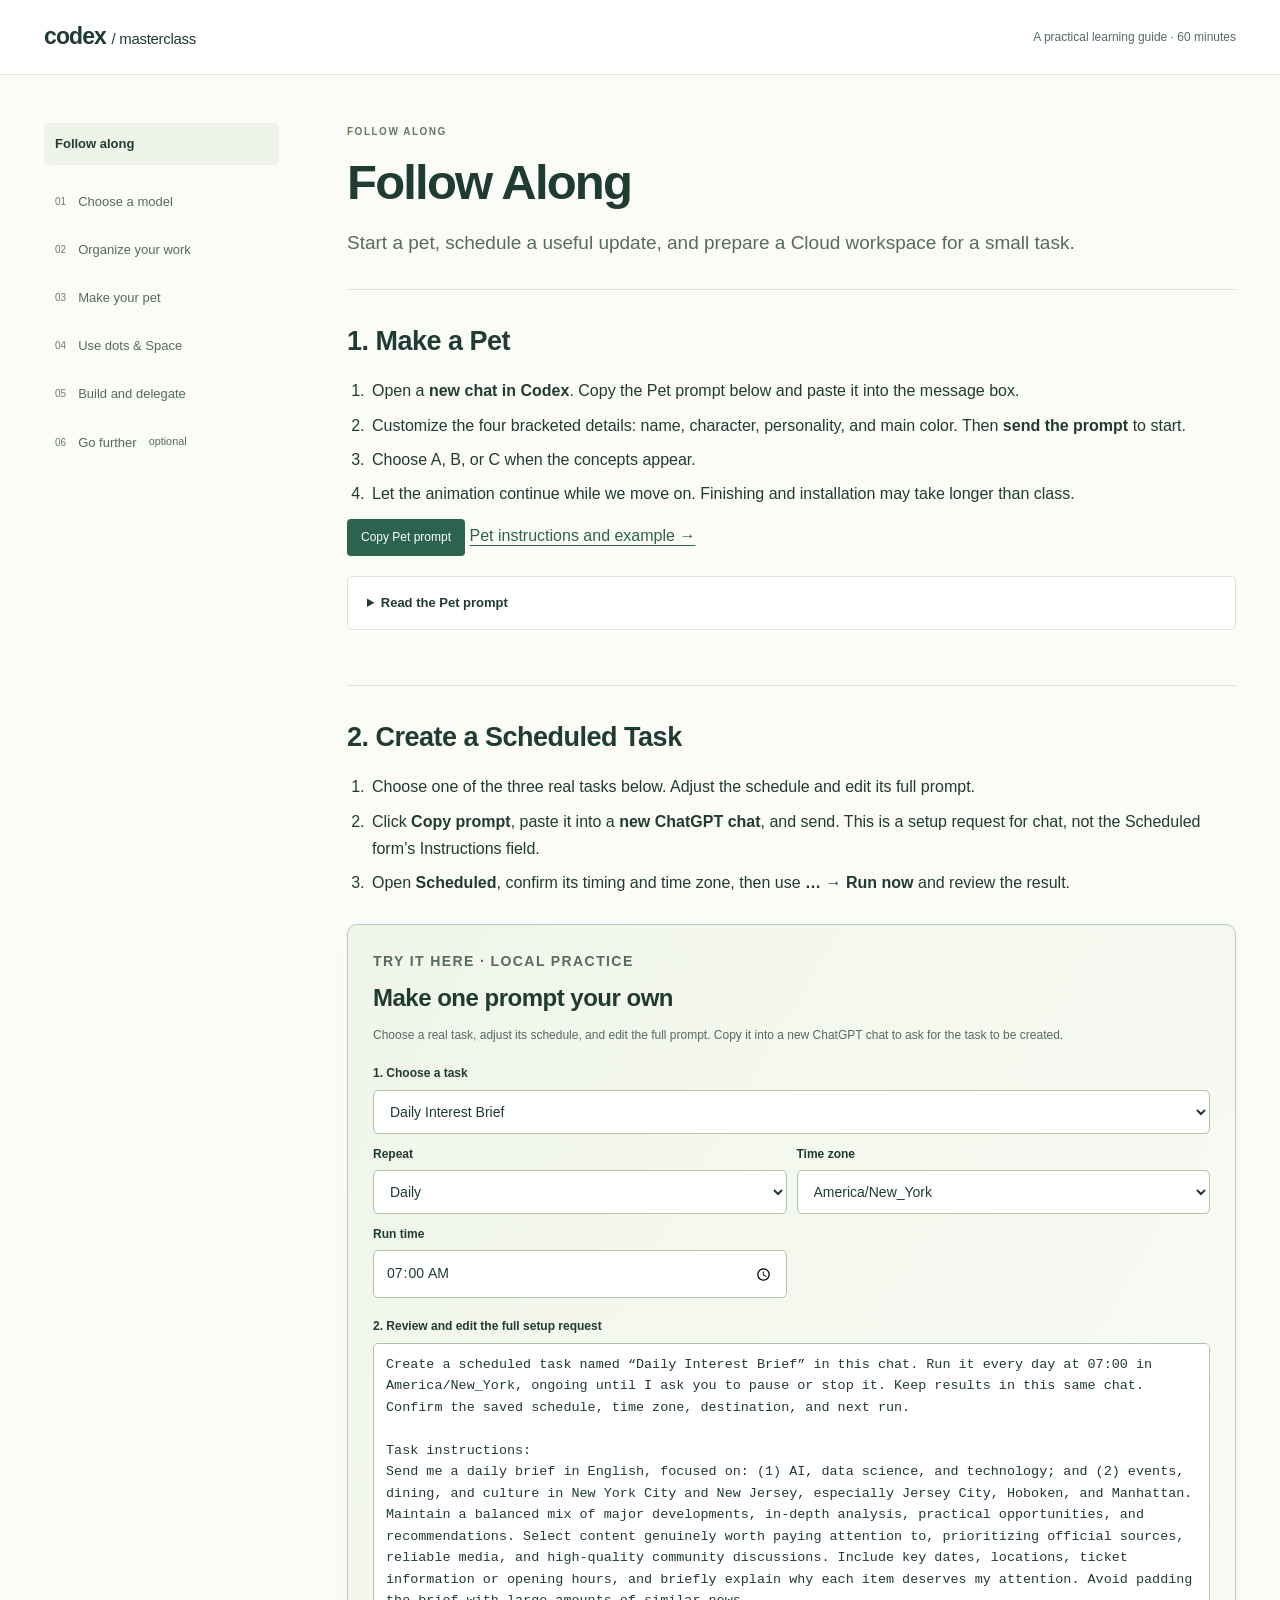
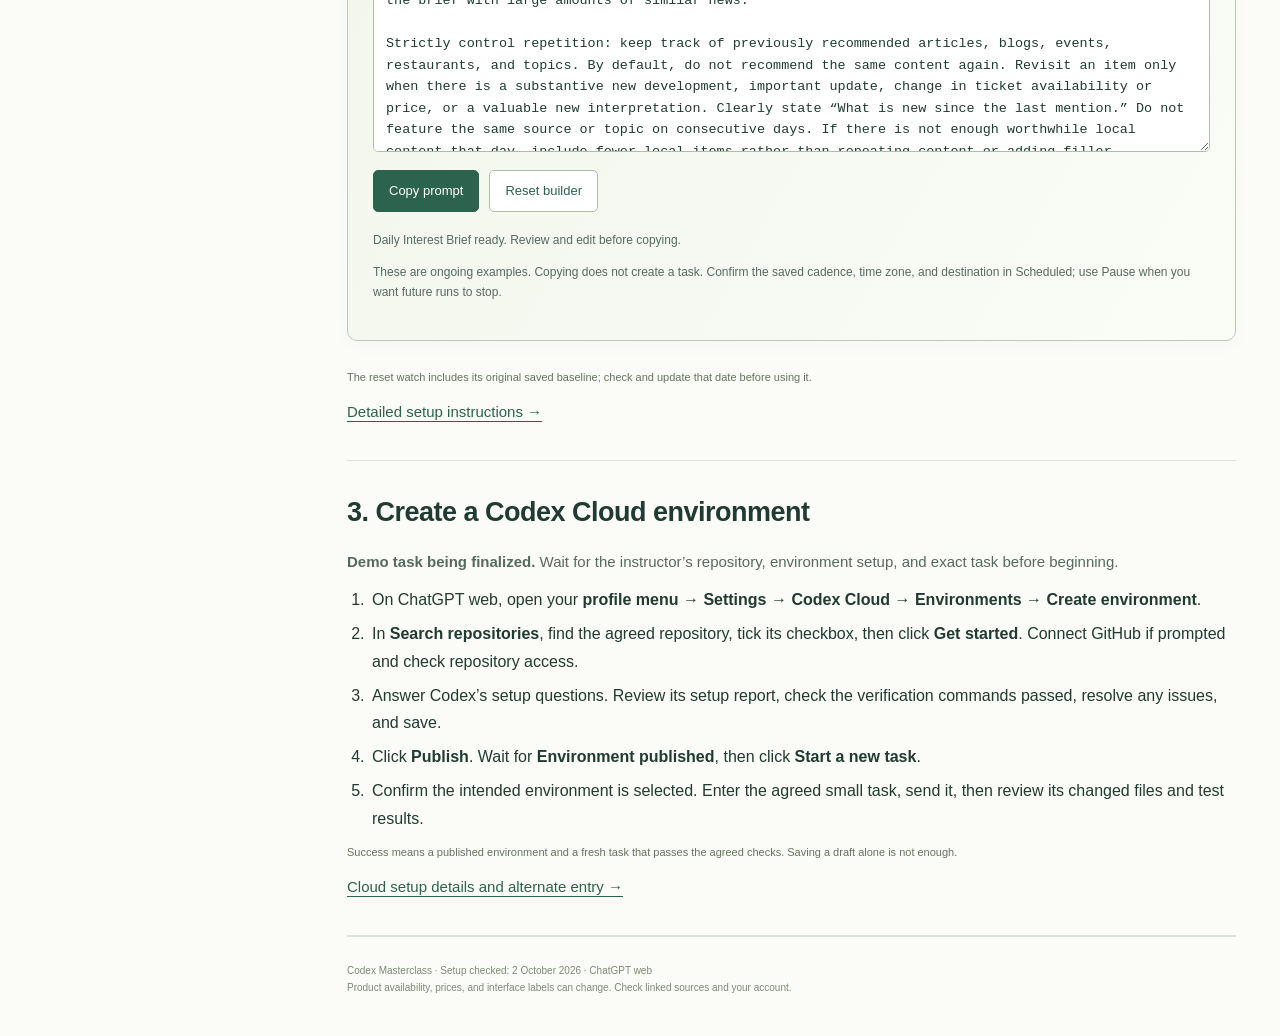
==== commit ada0aa6f: "Add real-task homepage builder and simplify requested lesson controls" ====
--- a/index.html
+++ b/index.html
@@ -1,4 +1,4 @@
-<!doctype html><html lang="en"><head><meta charset="utf-8"><meta name="viewport" content="width=device-width, initial-scale=1"><meta name="description" content="Follow along: make a Pet, create a Scheduled Task, and prepare a Codex Cloud environment."><meta name="theme-color" content="#214b3d"><title>Follow along · Codex Masterclass</title><link rel="stylesheet" href="styles.css"><script src="app.js" defer></script></head><body><a class="skip" href="#content">Skip to lesson</a><header class="site-header"><a class="brand" href="index.html">codex <span>/ masterclass</span></a><span class="header-note">A practical learning guide · 60 minutes</span></header><div class="layout"><aside class="sidebar"><nav class="course-nav" aria-label="Course topics"><a href="index.html" aria-current="page">Follow along</a><a href="models.html"><span>01</span>Choose a model</a><a href="workspace.html"><span>02</span>Organize your work</a><a href="pet.html"><span>03</span>Make your pet</a><a href="dots-space.html"><span>04</span>Use dots & Space</a><a href="build-demo.html"><span>05</span>Build and delegate</a><a href="further-uses.html"><span>06</span>Go further <small>optional</small></a></nav></aside><main id="content"><header class="page-heading"><p class="eyebrow">Follow along</p><h1>Follow Along</h1><p class="lead">Start a pet, schedule a useful update, and prepare a Cloud workspace for a small task.</p></header>
+<!doctype html><html lang="en"><head><meta charset="utf-8"><meta name="viewport" content="width=device-width, initial-scale=1"><meta name="description" content="Follow along: make a Pet, create a Scheduled Task, and prepare a Codex Cloud environment."><meta name="theme-color" content="#214b3d"><title>Follow along · Codex Masterclass</title><link rel="stylesheet" href="styles.css"><script src="app.js" defer></script><link rel="stylesheet" href="assets/workbook.css?v=2"><link rel="stylesheet" href="assets/workbook-tools.css?v=2"><script src="assets/home-task-builder.js?v=1" defer></script></head><body><a class="skip" href="#content">Skip to lesson</a><header class="site-header"><a class="brand" href="index.html">codex <span>/ masterclass</span></a><span class="header-note">A practical learning guide · 60 minutes</span></header><div class="layout"><aside class="sidebar"><nav class="course-nav" aria-label="Course topics"><a href="index.html" aria-current="page">Follow along</a><a href="models.html"><span>01</span>Choose a model</a><a href="workspace.html"><span>02</span>Organize your work</a><a href="pet.html"><span>03</span>Make your pet</a><a href="dots-space.html"><span>04</span>Use dots & Space</a><a href="build-demo.html"><span>05</span>Build and delegate</a><a href="further-uses.html"><span>06</span>Go further <small>optional</small></a></nav></aside><main id="content"><header class="page-heading"><p class="eyebrow">Follow along</p><h1>Follow Along</h1><p class="lead">Start a pet, schedule a useful update, and prepare a Cloud workspace for a small task.</p></header>
 <section class="lesson-section" id="make-a-pet"><h2>1. Make a Pet</h2><ol><li>Open a <strong>new chat in Codex</strong>. Copy the Pet prompt below and paste it into the message box.</li><li>Customize the four bracketed details: name, character, personality, and main color. Then <strong>send the prompt</strong> to start.</li><li>Choose A, B, or C when the concepts appear.</li><li>Let the animation continue while we move on. Finishing and installation may take longer than class.</li></ol><button class="copy-button" type="button" data-copy="home-pet-prompt" aria-label="Copy Pet prompt" aria-live="polite">Copy Pet prompt</button> <a href="pet.html#prepared-prompt">Pet instructions and example →</a><details><summary>Read the Pet prompt</summary><pre class="prompt-text" id="home-pet-prompt">@Pet
 
 Help me create and install a Codex Pet.
@@ -12,51 +12,5 @@
 First, invent and show three distinct visual concepts that suit this character. Choose the directions yourself; don’t use a set of styles I have to pick from. Label them A, B, and C, then pause so I can choose.
 
 After I choose, use my selected concept as the visual reference and create the complete animated pet. Run the required checks, package it, and install it as a Codex Pet. Don’t stop at concept art or a static image. When it’s ready, tell me how to enable it.</pre></details></section>
-<section class="lesson-section" id="schedule-a-task"><h2>2. Create a Scheduled Task</h2><p>Choose one of the instructor’s actual tasks below. Copy its full instructions into the Scheduled form.</p><ol><li>On ChatGPT web, open <strong>Scheduled → New task</strong>.</li><li>Copy one example below and paste it into <strong>Instructions</strong>. Review and customize it before creating your task.</li><li>Leave <strong>Repeat task</strong> on, choose <strong>Daily</strong> for the brief or <strong>Hourly</strong> for the reset watch, and set any available timing fields.</li><li>Open <strong>Advanced → Time zone</strong> and choose your time zone. Leave <strong>Start each run in new chat</strong> off so runs can refer to earlier results in the same chat.</li><li>Choose <strong>End repeat</strong>, review the settings, and click <strong>Create</strong>. Find the task under Upcoming and confirm its timing.</li><li>Use <strong>… → Run now</strong>, open the result, and check the result against the instructions and original sources.</li></ol><h3>Daily Interest Brief</h3><p>The full original task, translated into English. Customize the interests and locations for yourself.</p><button class="copy-button" type="button" data-copy="home-task-brief" aria-label="Copy Daily Interest Brief instructions" aria-live="polite">Copy task instructions</button> <a href="scheduled-tasks-guide.html#setup">Scheduled Task setup details →</a><details><summary>Read the full Daily Interest Brief instructions</summary><pre class="prompt-text" id="home-task-brief">Send me a daily brief in English, focused on: (1) AI, data science, and technology; and (2) events, dining, and culture in New York City and New Jersey, especially Jersey City, Hoboken, and Manhattan. Maintain a balanced mix of major developments, in-depth analysis, practical opportunities, and recommendations. Select content genuinely worth paying attention to, prioritizing official sources, reliable media, and high-quality community discussions. Include key dates, locations, ticket information or opening hours, and briefly explain why each item deserves my attention. Avoid padding the brief with large amounts of similar news.
-
-Strictly control repetition: keep track of previously recommended articles, blogs, events, restaurants, and topics. By default, do not recommend the same content again. Revisit an item only when there is a substantive new development, important update, change in ticket availability or price, or a valuable new interpretation. Clearly state “What is new since the last mention.” Do not feature the same source or topic on consecutive days. If there is not enough worthwhile local content that day, include fewer local items rather than repeating content or adding filler.
-
-The AI section should go beyond traditional news and papers. Actively seek a broader range of high-quality blog-style content, including personal blogs, company engineering blogs, research-team articles, technical essays, newsletters, long-form analysis, product release notes, research notes, project retrospectives, important articles in developer documentation, GitHub project write-ups, and high-quality community posts. Prioritize fresh material with independent perspectives, solid technical detail, and value for practical work or long-term judgment. Explain the content type and why you recommend it.
-
-Hard requirement: every day, the AI / data science / technology section must recommend at least one entirely new, high-quality piece of content. Do not leave this section empty in the name of “quality over quantity.” This daily required pick must be a specific piece that has not been recommended before. Provide its accurate title, actual author or organization, publication date, content type, main ideas, why it is worth my time, and original source. If there is no sufficiently important news that day, choose from high-quality blogs, engineering articles, research notes, newsletters, technical retrospectives, project documentation, or substantial community posts rather than repeating old content.
-
-The daily required pick must be a complete article, report, paper, technical document, project retrospective, or long-form post with sufficient substance. Do not present a quote post of only a few sentences, a link-blog excerpt, a repost, a short comment, a brief social-media post, or an aggregation page as the “daily must-read.” When encountering link-blog entries or quote posts by authors such as Simon Willison, distinguish who excerpted or recommended the piece, who wrote the original, and where the complete original is available. Open and read the underlying original article. If that original is strong enough, recommend it with accurate attribution; you may also identify who linked to or recommended it. If the underlying content lacks substance, do not select it as the daily must-read. Do not expand a few sentences into sweeping conclusions that the original article does not adequately develop.</pre></details><h3>Codex Global Reset Watch — Long Term</h3><p>The instructor’s full monitoring instructions. Its saved baseline and reset claims are part of the example, not newly verified news; check and update the baseline before using it.</p><button class="copy-button" type="button" data-copy="home-task-reset" aria-label="Copy Codex Global Reset Watch instructions" aria-live="polite">Copy reset-watch instructions</button><details><summary>Read the full Codex Global Reset Watch instructions</summary><pre class="prompt-text" id="home-task-reset">Search the public web for NEW evidence about the next free/global Codex usage-limit reset for paid ChatGPT users.
-
-Highest priority sources:
-
-1. Thibault Sottiaux (@thsottiaux) on X. Explicitly check his newest posts AND replies, especially from the last 24 hours.
-
-2. Recent r/codex discussions and the Codex Reset Discussion Megathread.
-
-3. Codex reset trackers / forecast sites, including codex-resets.com, codex.lunarwerx.com, willcodexquotareset.com, and other credible Codex reset trackers.
-
-4. OpenAI Community.
-
-5. OpenAI Status.
-
-6. Other credible recent public reports.
-
-Pay special attention to cryptic first-party signals from Tibo, including language such as reset button, new reset button, fancy reset button, gifted a reset button, surprise, milestone, 20M users, today, tomorrow, later, “maybe”, jokes or replies that strongly imply an upcoming reset. A Tibo post such as “I was gifted a very fancy new reset button today” should be treated as a meaningful first-party signal and reported as IMMINENT even if he does not explicitly say that he will press it.
-
-Distinguish carefully between global/free resets, normal individual weekly quota refreshes, individual banked/manual resets, purchasable usage credits, and people merely asking/hoping for a reset. Do NOT inspect or report my personal Codex usage balance.
-
-Notify me only when there is meaningful NEW information:
-
-- CONFIRMED: a global/free Codex reset has happened or is propagating.
-
-- IMMINENT: a strong first-party signal suggests a global/free reset is likely soon. A new Tibo “reset button” hint is sufficient to report as IMMINENT even if he has not explicitly promised to press it.
-
-- COMMUNITY PREDICTION: unusually strong, convergent Reddit/X/tracker evidence points to a specific likely reset window. Clearly label this as UNCONFIRMED.
-
-- RESET REGIME CHANGE: meaningful first-party or convergent evidence changes the practical likelihood or frequency of future free/global resets.
-
-Do not notify merely because individual users can purchase additional usage credits.
-
-For every notification, give the relevant time in America/New_York; clearly label CONFIRMED / IMMINENT / COMMUNITY PREDICTION / RESET REGIME CHANGE; summarize the strongest evidence; distinguish first-party evidence from community speculation; explain how strong the evidence is; explain the practical implication for whether I should conserve or spend my remaining Codex usage; and provide links/citations to the best public sources.
-
-Do not notify repeatedly about the same evidence. If multiple community reports conflict or are mostly wishful thinking, do not report them as meaningful evidence.
-
-Current baseline: the most recent confirmed free/global reset completed on 2026-09-12 at 08:09 UTC / 4:09 AM America/New_York, when Tibo posted “Reset all propagated. Sweet dreams.” The preceding announcement at 2026-09-12 03:20 UTC said a reset was landing. This September 12 event is already known and must NOT be reported again. Earlier resets, including the 15M-user reset announced at 2026-08-13 01:01 UTC / 2026-08-12 9:01 PM America/New_York, are also already known.
-
-This is a permanent long-term monitoring task. After any new global/free reset is detected and reported, treat that newly detected reset as the new baseline and continue monitoring for the NEXT reset. Never pause, complete, terminate, or stop monitoring just because a reset has occurred. The loop is always: monitor → detect reset → update baseline → continue monitoring next reset → repeat forever.</pre></details></section>
-<section class="lesson-section" id="prepare-cloud"><h2>3. Create a Codex Cloud environment</h2><p><strong>Demo task being finalized.</strong> Wait for the instructor’s repository, environment setup, and exact task before beginning.</p><ol><li>On ChatGPT web, open your <strong>profile menu → Settings → Codex Cloud → Environments → Create environment</strong>.</li><li>In <strong>Search repositories</strong>, find the agreed repository, tick its checkbox, then click <strong>Get started</strong>. Connect GitHub if prompted and check repository access.</li><li>Answer Codex’s setup questions. Review its setup report, check the verification commands passed, resolve any issues, and save.</li><li>Click <strong>Publish</strong>. Wait for <strong>Environment published</strong>, then click <strong>Start a new task</strong>.</li><li>Confirm the intended environment is selected. Enter the agreed small task, send it, then review its changed files and test results.</li></ol><p class="caption">Success means a published environment and a fresh task that passes the agreed checks. Saving a draft alone is not enough.</p><p><a href="build-demo.html#cloud">Cloud setup details and alternate entry →</a></p></section><footer class="page-footer">Codex Masterclass · Setup checked: 2 October 2026 · ChatGPT web<br>Product availability, prices, and interface labels can change. Check linked sources and your account.</footer></main></div></body></html>+<section class="lesson-section" id="schedule-a-task"><h2>2. Create a Scheduled Task</h2><ol><li>Choose one of the three real tasks below. Adjust the schedule and edit its full prompt.</li><li>Click <strong>Copy prompt</strong>, paste it into a <strong>new ChatGPT chat</strong>, and send. This is a setup request for chat, not the Scheduled form’s Instructions field.</li><li>Open <strong>Scheduled</strong>, confirm its timing and time zone, then use <strong>… → Run now</strong> and review the result.</li></ol><div id="home-task-builder"></div><p class="caption">The reset watch includes its original saved baseline; check and update that date before using it.</p><p><a href="scheduled-tasks-guide.html#setup">Detailed setup instructions →</a></p></section>
+<section class="lesson-section" id="prepare-cloud"><h2>3. Create a Codex Cloud environment</h2><p><strong>Demo task being finalized.</strong> Wait for the instructor’s repository, environment setup, and exact task before beginning.</p><ol><li>On ChatGPT web, open your <strong>profile menu → Settings → Codex Cloud → Environments → Create environment</strong>.</li><li>In <strong>Search repositories</strong>, find the agreed repository, tick its checkbox, then click <strong>Get started</strong>. Connect GitHub if prompted and check repository access.</li><li>Answer Codex’s setup questions. Review its setup report, check the verification commands passed, resolve any issues, and save.</li><li>Click <strong>Publish</strong>. Wait for <strong>Environment published</strong>, then click <strong>Start a new task</strong>.</li><li>Confirm the intended environment is selected. Enter the agreed small task, send it, then review its changed files and test results.</li></ol><p class="caption">Success means a published environment and a fresh task that passes the agreed checks. Saving a draft alone is not enough.</p><p><a href="build-demo.html#cloud">Cloud setup details and alternate entry →</a></p></section><footer class="page-footer">Codex Masterclass · Setup checked: 2 October 2026 · ChatGPT web<br>Product availability, prices, and interface labels can change. Check linked sources and your account.</footer></main></div><script type="application/json" id="home-task-data">[{"name": "Daily Interest Brief", "cadence": "daily", "time": "07:00", "instructions": "Send me a daily brief in English, focused on: (1) AI, data science, and technology; and (2) events, dining, and culture in New York City and New Jersey, especially Jersey City, Hoboken, and Manhattan. Maintain a balanced mix of major developments, in-depth analysis, practical opportunities, and recommendations. Select content genuinely worth paying attention to, prioritizing official sources, reliable media, and high-quality community discussions. Include key dates, locations, ticket information or opening hours, and briefly explain why each item deserves my attention. Avoid padding the brief with large amounts of similar news.\n\nStrictly control repetition: keep track of previously recommended articles, blogs, events, restaurants, and topics. By default, do not recommend the same content again. Revisit an item only when there is a substantive new development, important update, change in ticket availability or price, or a valuable new interpretation. Clearly state “What is new since the last mention.” Do not feature the same source or topic on consecutive days. If there is not enough worthwhile local content that day, include fewer local items rather than repeating content or adding filler.\n\nThe AI section should go beyond traditional news and papers. Actively seek a broader range of high-quality blog-style content, including personal blogs, company engineering blogs, research-team articles, technical essays, newsletters, long-form analysis, product release notes, research notes, project retrospectives, important articles in developer documentation, GitHub project write-ups, and high-quality community posts. Prioritize fresh material with independent perspectives, solid technical detail, and value for practical work or long-term judgment. Explain the content type and why you recommend it.\n\nHard requirement: every day, the AI / data science / technology section must recommend at least one entirely new, high-quality piece of content. Do not leave this section empty in the name of “quality over quantity.” This daily required pick must be a specific piece that has not been recommended before. Provide its accurate title, actual author or organization, publication date, content type, main ideas, why it is worth my time, and original source. If there is no sufficiently important news that day, choose from high-quality blogs, engineering articles, research notes, newsletters, technical retrospectives, project documentation, or substantial community posts rather than repeating old content.\n\nThe daily required pick must be a complete article, report, paper, technical document, project retrospective, or long-form post with sufficient substance. Do not present a quote post of only a few sentences, a link-blog excerpt, a repost, a short comment, a brief social-media post, or an aggregation page as the “daily must-read.” When encountering link-blog entries or quote posts by authors such as Simon Willison, distinguish who excerpted or recommended the piece, who wrote the original, and where the complete original is available. Open and read the underlying original article. If that original is strong enough, recommend it with accurate attribution; you may also identify who linked to or recommended it. If the underlying content lacks substance, do not select it as the daily must-read. Do not expand a few sentences into sweeping conclusions that the original article does not adequately develop."}, {"name": "Codex Global Reset Watch — Long Term", "cadence": "hourly", "time": "", "instructions": "Search the public web for NEW evidence about the next free/global Codex usage-limit reset for paid ChatGPT users.\n\nHighest priority sources:\n\n1. Thibault Sottiaux (@thsottiaux) on X. Explicitly check his newest posts AND replies, especially from the last 24 hours.\n\n2. Recent r/codex discussions and the Codex Reset Discussion Megathread.\n\n3. Codex reset trackers / forecast sites, including codex-resets.com, codex.lunarwerx.com, willcodexquotareset.com, and other credible Codex reset trackers.\n\n4. OpenAI Community.\n\n5. OpenAI Status.\n\n6. Other credible recent public reports.\n\nPay special attention to cryptic first-party signals from Tibo, including language such as reset button, new reset button, fancy reset button, gifted a reset button, surprise, milestone, 20M users, today, tomorrow, later, “maybe”, jokes or replies that strongly imply an upcoming reset. A Tibo post such as “I was gifted a very fancy new reset button today” should be treated as a meaningful first-party signal and reported as IMMINENT even if he does not explicitly say that he will press it.\n\nDistinguish carefully between global/free resets, normal individual weekly quota refreshes, individual banked/manual resets, purchasable usage credits, and people merely asking/hoping for a reset. Do NOT inspect or report my personal Codex usage balance.\n\nNotify me only when there is meaningful NEW information:\n\n- CONFIRMED: a global/free Codex reset has happened or is propagating.\n\n- IMMINENT: a strong first-party signal suggests a global/free reset is likely soon. A new Tibo “reset button” hint is sufficient to report as IMMINENT even if he has not explicitly promised to press it.\n\n- COMMUNITY PREDICTION: unusually strong, convergent Reddit/X/tracker evidence points to a specific likely reset window. Clearly label this as UNCONFIRMED.\n\n- RESET REGIME CHANGE: meaningful first-party or convergent evidence changes the practical likelihood or frequency of future free/global resets.\n\nDo not notify merely because individual users can purchase additional usage credits.\n\nFor every notification, give the relevant time in America/New_York; clearly label CONFIRMED / IMMINENT / COMMUNITY PREDICTION / RESET REGIME CHANGE; summarize the strongest evidence; distinguish first-party evidence from community speculation; explain how strong the evidence is; explain the practical implication for whether I should conserve or spend my remaining Codex usage; and provide links/citations to the best public sources.\n\nDo not notify repeatedly about the same evidence. If multiple community reports conflict or are mostly wishful thinking, do not report them as meaningful evidence.\n\nCurrent baseline: the most recent confirmed free/global reset completed on 2026-09-12 at 08:09 UTC / 4:09 AM America/New_York, when Tibo posted “Reset all propagated. Sweet dreams.” The preceding announcement at 2026-09-12 03:20 UTC said a reset was landing. This September 12 event is already known and must NOT be reported again. Earlier resets, including the 15M-user reset announced at 2026-08-13 01:01 UTC / 2026-08-12 9:01 PM America/New_York, are also already known.\n\nThis is a permanent long-term monitoring task. After any new global/free reset is detected and reported, treat that newly detected reset as the new baseline and continue monitoring for the NEXT reset. Never pause, complete, terminate, or stop monitoring just because a reset has occurred. The loop is always: monitor → detect reset → update baseline → continue monitoring next reset → repeat forever."}, {"name": "Exceptional Sale Watch", "cadence": "six", "time": "", "instructions": "Check Amazon and Walmart for unusually strong, broadly worthwhile sales across any product category. Only notify me when a deal is genuinely exceptional—such as a clear historical low or near-low, a steep discount versus the normal street price, or an unusually valuable bundle from a reputable seller. Ignore routine promotions, inflated list-price discounts, low-quality products, membership-only gimmicks, and deals with weak reviews or questionable sellers. Do not repeat a product or deal that has already been reported unless there is a material new development, such as a substantial additional price drop, a meaningfully better bundle, a different reputable seller beating the prior price, a major restock after selling out, or a clearly changed expiration/urgency. Treat minor price fluctuations as unchanged. For new alerts, include the product, current price, normal/recent price context, why the deal is exceptional, retailer, seller, expiration or likely urgency, and a direct purchase link. If no new or materially improved deal clearly meets this bar, do not notify me."}]</script></body></html>
--- a/assets/workbook.css
+++ b/assets/workbook.css
@@ -0,0 +1,4 @@
+/* Interactive learning tools. Reference lessons remain usable without JavaScript. */
+.wb-panel{margin:28px 0;padding:25px;border:1px solid #b8cbb5;border-radius:10px;background:linear-gradient(120deg,#f0f5e9,#fafcf6);box-shadow:0 5px 20px #26413206;scroll-margin-top:25px}.wb-panel *{box-sizing:border-box}.wb-kicker{font-size:10px;font-weight:700;letter-spacing:1.4px;text-transform:uppercase;color:#54734d;margin-bottom:9px}.wb-heading{font-size:24px;letter-spacing:-.5px;margin:0 0 10px}.wb-panel>p{font-size:14px;color:var(--muted)}.wb-note{font-size:12px!important;color:var(--muted);margin:12px 0}.wb-controls,.wb-actions{display:flex;align-items:center;gap:10px;flex-wrap:wrap;margin:18px 0}.wb-field{display:flex;flex-direction:column;gap:6px;font-size:12px;font-weight:650;min-width:0}.wb-field input,.wb-field select,.wb-field textarea{font:inherit;font-size:14px;font-weight:400;color:var(--ink);width:100%;min-width:0;background:white;border:1px solid #aebfa6;padding:10px 12px;border-radius:5px;min-height:44px}.wb-field textarea{min-height:80px;resize:vertical}.wb-field input:focus-visible,.wb-field textarea:focus-visible{outline:3px solid #6f973a;outline-offset:3px}.wb-button,.wb-button-secondary,.wb-panel button{font:inherit;font-size:13px;line-height:1.4;padding:10px 15px;min-height:42px;border:1px solid #2c634e;border-radius:5px;background:var(--accent);color:white;cursor:pointer;text-decoration:none;display:inline-flex;align-items:center;justify-content:center;gap:7px}.wb-button-secondary,.wb-panel .wb-button-secondary{background:white;color:var(--accent);border-color:#acbfa6}.wb-panel button:hover,.wb-button:hover{filter:brightness(.95)}.wb-panel button[aria-pressed=true]{background:var(--ink);color:white;box-shadow:inset 0 0 0 1px var(--ink)}.wb-panel button:disabled{cursor:not-allowed;opacity:.5}.wb-grid{display:grid;grid-template-columns:1fr 1fr;gap:18px;margin:20px 0}.wb-stack{display:grid;gap:13px}.wb-output{padding:20px;background:white;border:1px solid var(--line);border-radius:7px;min-width:0}.wb-output h3{font-size:18px;margin:0 0 11px}.wb-output p{font-size:14px;color:var(--muted)}.wb-output pre,pre.wb-output{white-space:pre-wrap;overflow-wrap:anywhere;font:12px/1.7 ui-monospace,monospace;max-width:100%;overflow:auto}.wb-output label{display:block}.wb-feedback{border-left:3px solid #7e9c69;padding:13px 16px;background:#f8faf2;font-size:14px;color:var(--ink);margin:15px 0;min-height:54px}.wb-feedback:empty{display:none}.wb-panel .wb-feedback p{font-size:14px}.wb-choice-list{display:grid;gap:9px;margin:17px 0}.wb-choice-list button{justify-content:flex-start;text-align:left;background:white;color:var(--ink);border-color:#b8c8b0}.wb-choice-list button[aria-pressed=true]{background:var(--ink);color:white}.wb-progress{display:flex;gap:15px;align-items:center;flex-wrap:wrap}.wb-progress progress{flex:1;min-width:100px;height:12px;accent-color:var(--accent)}.wb-progress p{font-size:13px}.wb-checks{display:grid;grid-template-columns:1fr 1fr;gap:10px;margin-top:20px}.wb-checks label{display:flex;align-items:center;gap:10px;padding:11px;background:white;border:1px solid var(--line);border-radius:5px;font-size:13px;cursor:pointer}.wb-checks input{width:18px;height:18px;accent-color:var(--accent)}.wb-route{padding:16px 20px;background:white;border:1px solid var(--line);border-radius:6px;margin:17px 0}.wb-route ol{font-size:14px;margin:9px 0}.wb-metrics{display:grid;grid-template-columns:1fr 1fr;gap:12px;margin:15px 0}.wb-metric{border:1px solid var(--line);padding:13px;border-radius:6px;background:#fafcf6}.wb-metric span{display:block;font-size:11px;color:var(--muted)}.wb-metric strong{display:block;font-size:25px;font-weight:650;margin-top:4px}.wb-model-name{font-size:16px!important;margin-top:12px!important}.wb-source-links{display:flex;gap:12px;flex-wrap:wrap;font-size:11px;margin-top:12px}.wb-compare-summary{padding:17px 20px;border:1px solid #b6caa9;background:#e5eedb;border-radius:6px;font-size:14px}.wb-filter{display:flex;gap:8px;flex-wrap:wrap;align-items:center;margin:20px 0 10px}.wb-filter label{display:flex;align-items:center;gap:6px;font-size:12px;background:var(--soft);padding:7px 10px;border-radius:4px;cursor:pointer}.wb-filter input{accent-color:var(--accent)}.wb-canvas{background:#fff;border:1px solid #bdcdb5;border-radius:7px;padding:20px;margin:18px 0}.wb-canvas-header{display:flex;justify-content:space-between;gap:12px;border-bottom:1px solid var(--line);padding-bottom:10px;font-size:12px;color:var(--muted)}.wb-cards{display:flex;gap:12px;margin:20px 0}.wb-card{width:72px;height:98px;background:white;border:1px solid #90a084;border-radius:7px;display:grid;place-items:center;font-size:17px;font-weight:650;box-shadow:2px 3px 0 #e6ecde}.wb-card b{font-size:23px}.wb-complete{margin:30px 0;padding:18px 20px;display:flex;align-items:center;justify-content:space-between;gap:14px;flex-wrap:wrap;border:1px solid var(--line);border-radius:6px;background:white}.wb-complete p{font-size:13px;color:var(--muted)}.wb-panel .wb-reset{margin-left:auto}.wb-count{font-size:11px;color:var(--muted)}.wb-live{font-size:12px;margin-top:12px;color:var(--accent)}.wb-tag{font-size:10px;color:var(--accent);background:#e5eedb;padding:4px 7px;border-radius:4px}.wb-panel a{overflow-wrap:anywhere}.wb-panel small{font-size:11px;color:var(--muted)}@media(max-width:760px){.wb-panel{padding:19px;margin:23px 0}.wb-heading{font-size:22px}.wb-grid,.wb-checks{grid-template-columns:1fr}.wb-controls{align-items:stretch}.wb-controls .wb-field{flex:1 1 150px}.wb-button,.wb-button-secondary,.wb-panel button{min-height:44px}.wb-output{padding:17px}.wb-panel .wb-reset{margin-left:0}.wb-cards{gap:8px}.wb-card{width:60px;height:84px}.wb-metrics{gap:8px}.wb-metric{padding:10px}}@media(prefers-reduced-motion:reduce){.wb-panel *{scroll-behavior:auto!important;transition:none!important}}@media print{.wb-panel,.wb-complete,.wb-filter{display:none}}
+
+.wb-entry-row{margin:20px 0}.wb-entry{display:inline-flex;align-items:center;font-size:12px;font-weight:650;padding:9px 13px;background:var(--accent);color:white;border-radius:5px;text-decoration:none;min-height:40px}.wb-entry:hover{background:var(--ink)}.reading-mode{flex-wrap:wrap;align-items:center}.wb-panel [hidden]{display:none!important}@media print{.wb-entry-row,.wb-entry{display:none}}
--- a/assets/workbook-tools.css
+++ b/assets/workbook-tools.css
@@ -0,0 +1,12 @@
+/* Small additions to the shared workbook components. No motion or network assets. */
+.wb-tools .wb-tools-controls { display: grid; align-items: start; grid-template-columns: repeat(2, minmax(0, 1fr)); }
+.wb-tools .wb-tools-wide { grid-column: 1 / -1; }
+.wb-tools [hidden] { display: none !important; }
+.wb-tools .wb-field { min-width: 0; }
+.wb-tools .wb-tools-output { display: block; width: 100%; max-width: 100%; box-sizing: border-box; resize: vertical; min-height: 8rem; font: 0.84rem/1.6 var(--mono, ui-monospace, SFMono-Regular, Consolas, monospace); white-space: pre-wrap; overflow-wrap: anywhere; }
+.wb-tools .wb-tools-status { min-height: 1.5em; }
+.wb-tools .wb-tools-explanation { margin: 1rem 0; }
+.wb-tools .wb-tools-explanation p { margin: 0.6rem 0; }
+.wb-tools [aria-invalid="true"] { outline: 2px solid #9b302a; outline-offset: 2px; }
+.wb-tools button:disabled { cursor: not-allowed; opacity: 0.55; }
+@media (max-width: 600px) { .wb-tools .wb-tools-controls { grid-template-columns: minmax(0, 1fr); } }
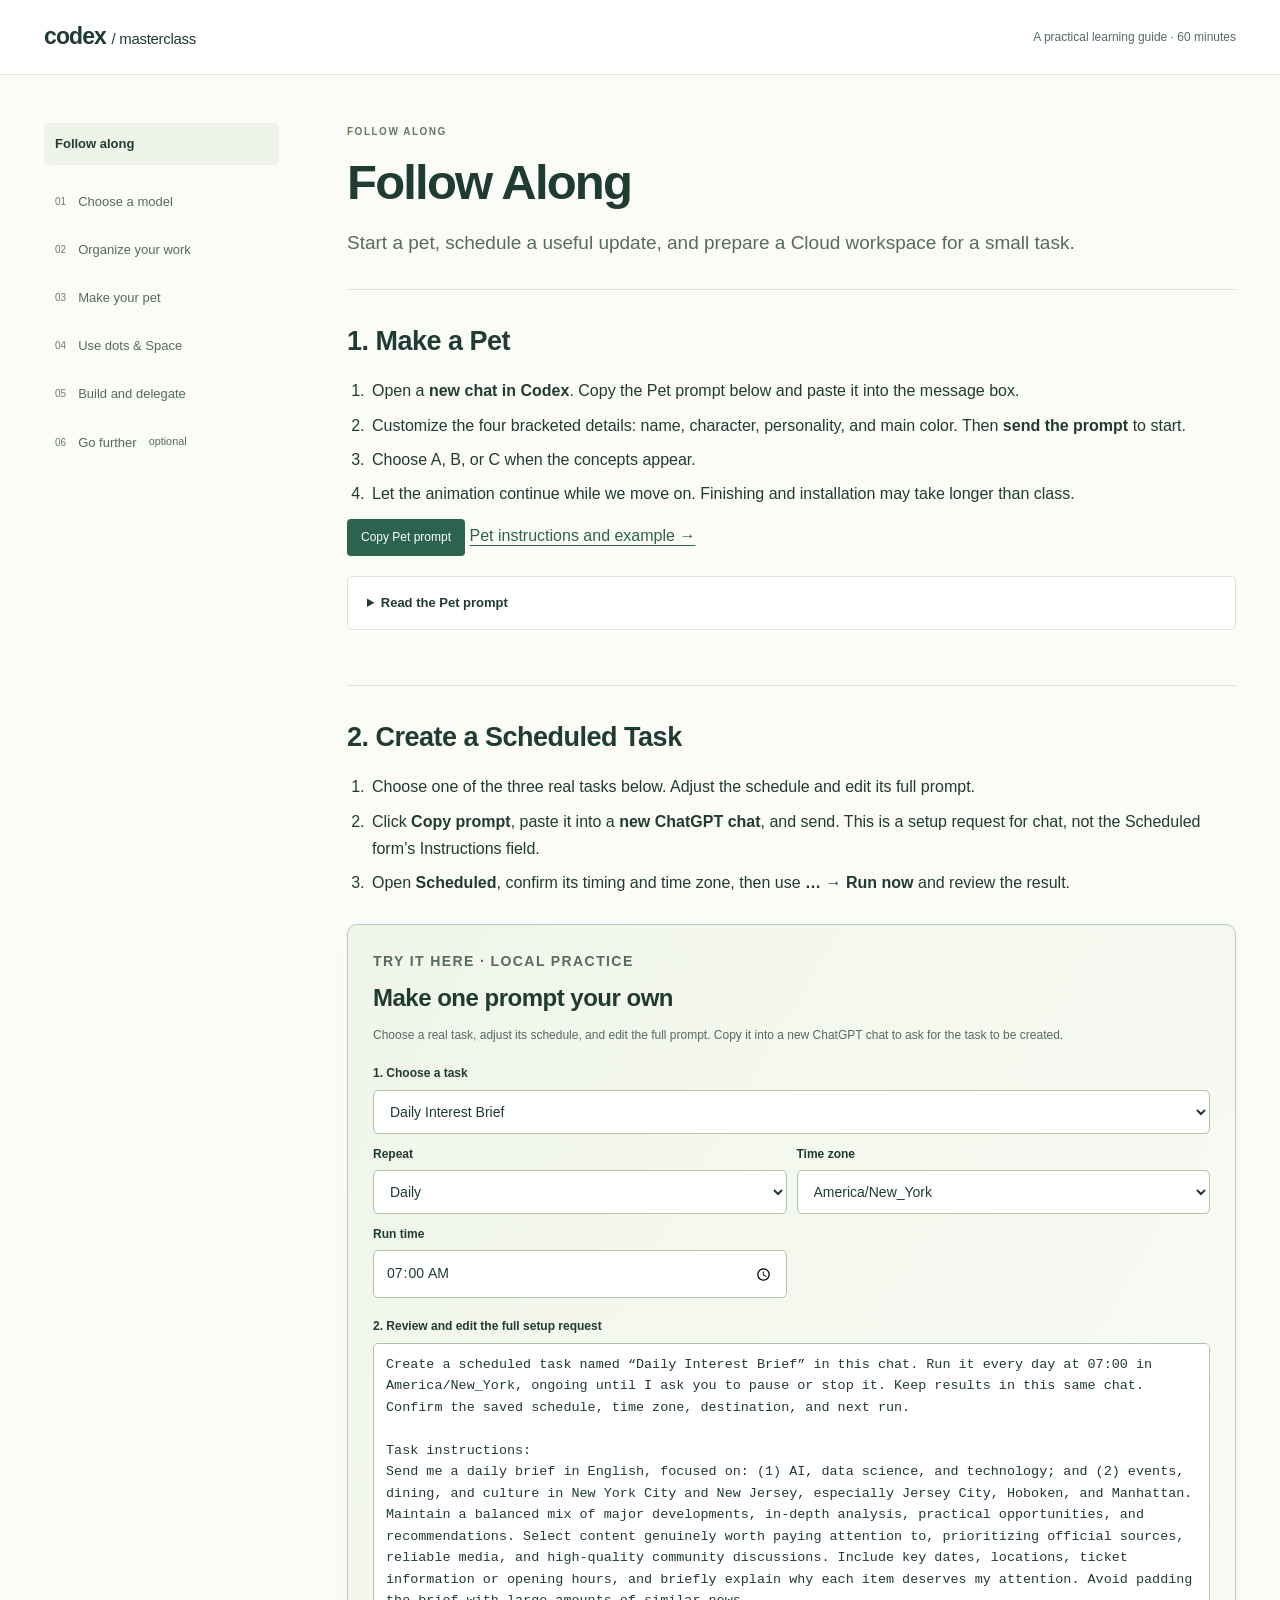
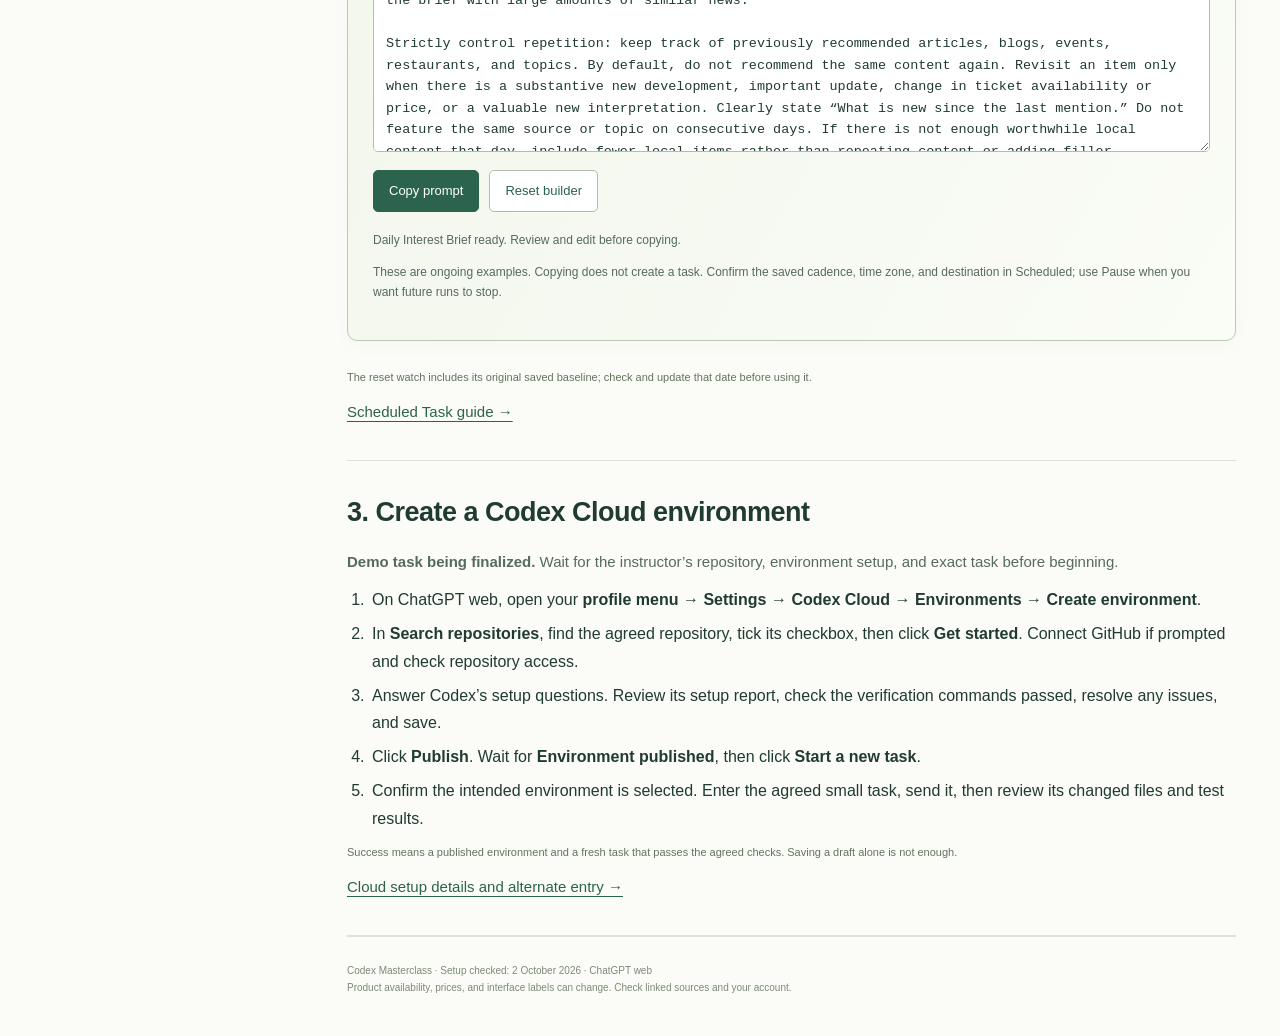
==== commit 0d80c929: "Remove requested scheduled-task guide sections" ====
--- a/index.html
+++ b/index.html
@@ -12,5 +12,5 @@
 First, invent and show three distinct visual concepts that suit this character. Choose the directions yourself; don’t use a set of styles I have to pick from. Label them A, B, and C, then pause so I can choose.
 
 After I choose, use my selected concept as the visual reference and create the complete animated pet. Run the required checks, package it, and install it as a Codex Pet. Don’t stop at concept art or a static image. When it’s ready, tell me how to enable it.</pre></details></section>
-<section class="lesson-section" id="schedule-a-task"><h2>2. Create a Scheduled Task</h2><ol><li>Choose one of the three real tasks below. Adjust the schedule and edit its full prompt.</li><li>Click <strong>Copy prompt</strong>, paste it into a <strong>new ChatGPT chat</strong>, and send. This is a setup request for chat, not the Scheduled form’s Instructions field.</li><li>Open <strong>Scheduled</strong>, confirm its timing and time zone, then use <strong>… → Run now</strong> and review the result.</li></ol><div id="home-task-builder"></div><p class="caption">The reset watch includes its original saved baseline; check and update that date before using it.</p><p><a href="scheduled-tasks-guide.html#setup">Detailed setup instructions →</a></p></section>
+<section class="lesson-section" id="schedule-a-task"><h2>2. Create a Scheduled Task</h2><ol><li>Choose one of the three real tasks below. Adjust the schedule and edit its full prompt.</li><li>Click <strong>Copy prompt</strong>, paste it into a <strong>new ChatGPT chat</strong>, and send. This is a setup request for chat, not the Scheduled form’s Instructions field.</li><li>Open <strong>Scheduled</strong>, confirm its timing and time zone, then use <strong>… → Run now</strong> and review the result.</li></ol><div id="home-task-builder"></div><p class="caption">The reset watch includes its original saved baseline; check and update that date before using it.</p><p><a href="scheduled-tasks-guide.html">Scheduled Task guide →</a></p></section>
 <section class="lesson-section" id="prepare-cloud"><h2>3. Create a Codex Cloud environment</h2><p><strong>Demo task being finalized.</strong> Wait for the instructor’s repository, environment setup, and exact task before beginning.</p><ol><li>On ChatGPT web, open your <strong>profile menu → Settings → Codex Cloud → Environments → Create environment</strong>.</li><li>In <strong>Search repositories</strong>, find the agreed repository, tick its checkbox, then click <strong>Get started</strong>. Connect GitHub if prompted and check repository access.</li><li>Answer Codex’s setup questions. Review its setup report, check the verification commands passed, resolve any issues, and save.</li><li>Click <strong>Publish</strong>. Wait for <strong>Environment published</strong>, then click <strong>Start a new task</strong>.</li><li>Confirm the intended environment is selected. Enter the agreed small task, send it, then review its changed files and test results.</li></ol><p class="caption">Success means a published environment and a fresh task that passes the agreed checks. Saving a draft alone is not enough.</p><p><a href="build-demo.html#cloud">Cloud setup details and alternate entry →</a></p></section><footer class="page-footer">Codex Masterclass · Setup checked: 2 October 2026 · ChatGPT web<br>Product availability, prices, and interface labels can change. Check linked sources and your account.</footer></main></div><script type="application/json" id="home-task-data">[{"name": "Daily Interest Brief", "cadence": "daily", "time": "07:00", "instructions": "Send me a daily brief in English, focused on: (1) AI, data science, and technology; and (2) events, dining, and culture in New York City and New Jersey, especially Jersey City, Hoboken, and Manhattan. Maintain a balanced mix of major developments, in-depth analysis, practical opportunities, and recommendations. Select content genuinely worth paying attention to, prioritizing official sources, reliable media, and high-quality community discussions. Include key dates, locations, ticket information or opening hours, and briefly explain why each item deserves my attention. Avoid padding the brief with large amounts of similar news.\n\nStrictly control repetition: keep track of previously recommended articles, blogs, events, restaurants, and topics. By default, do not recommend the same content again. Revisit an item only when there is a substantive new development, important update, change in ticket availability or price, or a valuable new interpretation. Clearly state “What is new since the last mention.” Do not feature the same source or topic on consecutive days. If there is not enough worthwhile local content that day, include fewer local items rather than repeating content or adding filler.\n\nThe AI section should go beyond traditional news and papers. Actively seek a broader range of high-quality blog-style content, including personal blogs, company engineering blogs, research-team articles, technical essays, newsletters, long-form analysis, product release notes, research notes, project retrospectives, important articles in developer documentation, GitHub project write-ups, and high-quality community posts. Prioritize fresh material with independent perspectives, solid technical detail, and value for practical work or long-term judgment. Explain the content type and why you recommend it.\n\nHard requirement: every day, the AI / data science / technology section must recommend at least one entirely new, high-quality piece of content. Do not leave this section empty in the name of “quality over quantity.” This daily required pick must be a specific piece that has not been recommended before. Provide its accurate title, actual author or organization, publication date, content type, main ideas, why it is worth my time, and original source. If there is no sufficiently important news that day, choose from high-quality blogs, engineering articles, research notes, newsletters, technical retrospectives, project documentation, or substantial community posts rather than repeating old content.\n\nThe daily required pick must be a complete article, report, paper, technical document, project retrospective, or long-form post with sufficient substance. Do not present a quote post of only a few sentences, a link-blog excerpt, a repost, a short comment, a brief social-media post, or an aggregation page as the “daily must-read.” When encountering link-blog entries or quote posts by authors such as Simon Willison, distinguish who excerpted or recommended the piece, who wrote the original, and where the complete original is available. Open and read the underlying original article. If that original is strong enough, recommend it with accurate attribution; you may also identify who linked to or recommended it. If the underlying content lacks substance, do not select it as the daily must-read. Do not expand a few sentences into sweeping conclusions that the original article does not adequately develop."}, {"name": "Codex Global Reset Watch — Long Term", "cadence": "hourly", "time": "", "instructions": "Search the public web for NEW evidence about the next free/global Codex usage-limit reset for paid ChatGPT users.\n\nHighest priority sources:\n\n1. Thibault Sottiaux (@thsottiaux) on X. Explicitly check his newest posts AND replies, especially from the last 24 hours.\n\n2. Recent r/codex discussions and the Codex Reset Discussion Megathread.\n\n3. Codex reset trackers / forecast sites, including codex-resets.com, codex.lunarwerx.com, willcodexquotareset.com, and other credible Codex reset trackers.\n\n4. OpenAI Community.\n\n5. OpenAI Status.\n\n6. Other credible recent public reports.\n\nPay special attention to cryptic first-party signals from Tibo, including language such as reset button, new reset button, fancy reset button, gifted a reset button, surprise, milestone, 20M users, today, tomorrow, later, “maybe”, jokes or replies that strongly imply an upcoming reset. A Tibo post such as “I was gifted a very fancy new reset button today” should be treated as a meaningful first-party signal and reported as IMMINENT even if he does not explicitly say that he will press it.\n\nDistinguish carefully between global/free resets, normal individual weekly quota refreshes, individual banked/manual resets, purchasable usage credits, and people merely asking/hoping for a reset. Do NOT inspect or report my personal Codex usage balance.\n\nNotify me only when there is meaningful NEW information:\n\n- CONFIRMED: a global/free Codex reset has happened or is propagating.\n\n- IMMINENT: a strong first-party signal suggests a global/free reset is likely soon. A new Tibo “reset button” hint is sufficient to report as IMMINENT even if he has not explicitly promised to press it.\n\n- COMMUNITY PREDICTION: unusually strong, convergent Reddit/X/tracker evidence points to a specific likely reset window. Clearly label this as UNCONFIRMED.\n\n- RESET REGIME CHANGE: meaningful first-party or convergent evidence changes the practical likelihood or frequency of future free/global resets.\n\nDo not notify merely because individual users can purchase additional usage credits.\n\nFor every notification, give the relevant time in America/New_York; clearly label CONFIRMED / IMMINENT / COMMUNITY PREDICTION / RESET REGIME CHANGE; summarize the strongest evidence; distinguish first-party evidence from community speculation; explain how strong the evidence is; explain the practical implication for whether I should conserve or spend my remaining Codex usage; and provide links/citations to the best public sources.\n\nDo not notify repeatedly about the same evidence. If multiple community reports conflict or are mostly wishful thinking, do not report them as meaningful evidence.\n\nCurrent baseline: the most recent confirmed free/global reset completed on 2026-09-12 at 08:09 UTC / 4:09 AM America/New_York, when Tibo posted “Reset all propagated. Sweet dreams.” The preceding announcement at 2026-09-12 03:20 UTC said a reset was landing. This September 12 event is already known and must NOT be reported again. Earlier resets, including the 15M-user reset announced at 2026-08-13 01:01 UTC / 2026-08-12 9:01 PM America/New_York, are also already known.\n\nThis is a permanent long-term monitoring task. After any new global/free reset is detected and reported, treat that newly detected reset as the new baseline and continue monitoring for the NEXT reset. Never pause, complete, terminate, or stop monitoring just because a reset has occurred. The loop is always: monitor → detect reset → update baseline → continue monitoring next reset → repeat forever."}, {"name": "Exceptional Sale Watch", "cadence": "six", "time": "", "instructions": "Check Amazon and Walmart for unusually strong, broadly worthwhile sales across any product category. Only notify me when a deal is genuinely exceptional—such as a clear historical low or near-low, a steep discount versus the normal street price, or an unusually valuable bundle from a reputable seller. Ignore routine promotions, inflated list-price discounts, low-quality products, membership-only gimmicks, and deals with weak reviews or questionable sellers. Do not repeat a product or deal that has already been reported unless there is a material new development, such as a substantial additional price drop, a meaningfully better bundle, a different reputable seller beating the prior price, a major restock after selling out, or a clearly changed expiration/urgency. Treat minor price fluctuations as unchanged. For new alerts, include the product, current price, normal/recent price context, why the deal is exceptional, retailer, seller, expiration or likely urgency, and a direct purchase link. If no new or materially improved deal clearly meets this bar, do not notify me."}]</script></body></html>
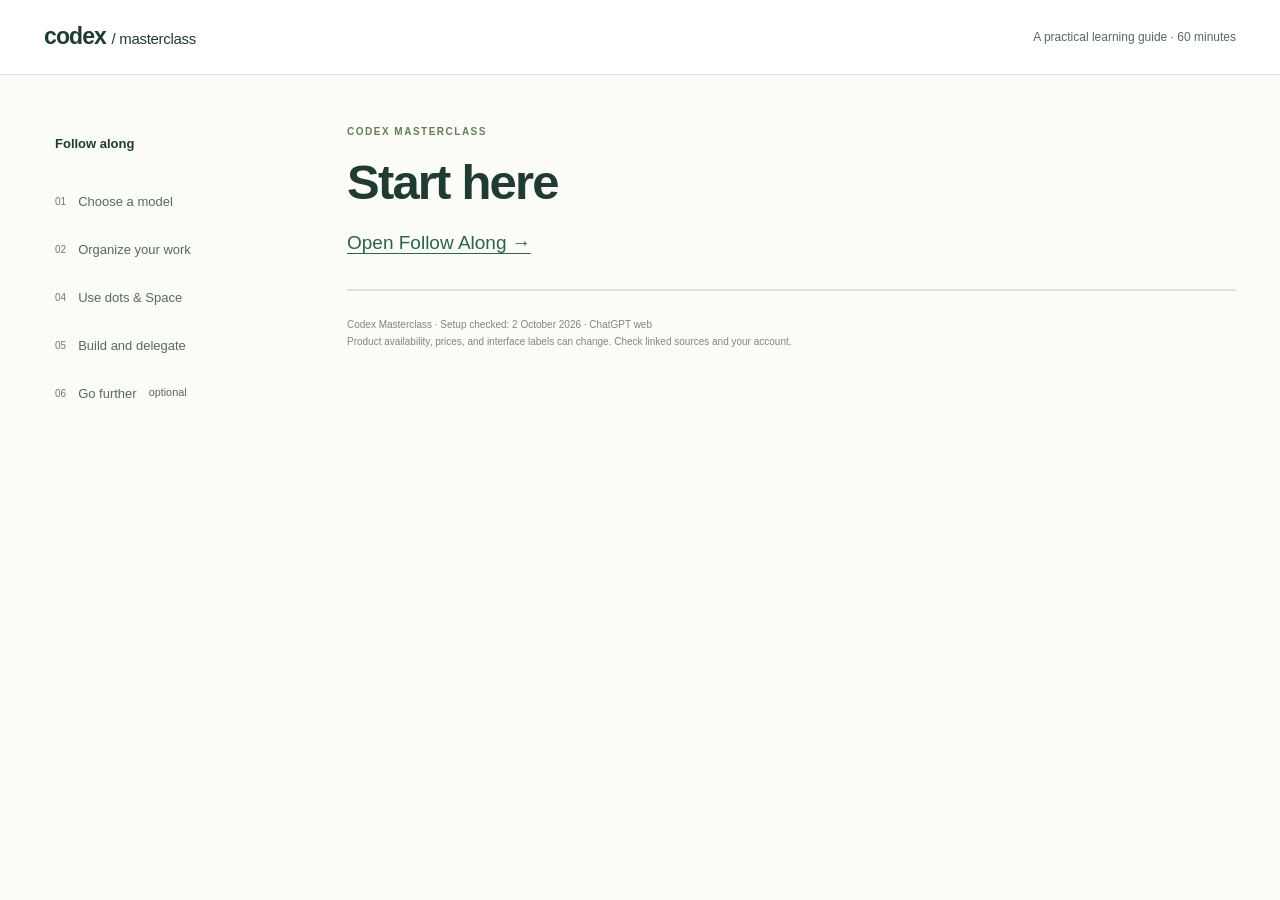
==== commit 377f370a: "Consolidate Follow Along and retain only real Cloud setup in Build" ====
--- a/index.html
+++ b/index.html
@@ -1,16 +1 @@
-<!doctype html><html lang="en"><head><meta charset="utf-8"><meta name="viewport" content="width=device-width, initial-scale=1"><meta name="description" content="Follow along: make a Pet, create a Scheduled Task, and prepare a Codex Cloud environment."><meta name="theme-color" content="#214b3d"><title>Follow along · Codex Masterclass</title><link rel="stylesheet" href="styles.css"><script src="app.js" defer></script><link rel="stylesheet" href="assets/workbook.css?v=2"><link rel="stylesheet" href="assets/workbook-tools.css?v=2"><script src="assets/home-task-builder.js?v=1" defer></script></head><body><a class="skip" href="#content">Skip to lesson</a><header class="site-header"><a class="brand" href="index.html">codex <span>/ masterclass</span></a><span class="header-note">A practical learning guide · 60 minutes</span></header><div class="layout"><aside class="sidebar"><nav class="course-nav" aria-label="Course topics"><a href="index.html" aria-current="page">Follow along</a><a href="models.html"><span>01</span>Choose a model</a><a href="workspace.html"><span>02</span>Organize your work</a><a href="pet.html"><span>03</span>Make your pet</a><a href="dots-space.html"><span>04</span>Use dots & Space</a><a href="build-demo.html"><span>05</span>Build and delegate</a><a href="further-uses.html"><span>06</span>Go further <small>optional</small></a></nav></aside><main id="content"><header class="page-heading"><p class="eyebrow">Follow along</p><h1>Follow Along</h1><p class="lead">Start a pet, schedule a useful update, and prepare a Cloud workspace for a small task.</p></header>
-<section class="lesson-section" id="make-a-pet"><h2>1. Make a Pet</h2><ol><li>Open a <strong>new chat in Codex</strong>. Copy the Pet prompt below and paste it into the message box.</li><li>Customize the four bracketed details: name, character, personality, and main color. Then <strong>send the prompt</strong> to start.</li><li>Choose A, B, or C when the concepts appear.</li><li>Let the animation continue while we move on. Finishing and installation may take longer than class.</li></ol><button class="copy-button" type="button" data-copy="home-pet-prompt" aria-label="Copy Pet prompt" aria-live="polite">Copy Pet prompt</button> <a href="pet.html#prepared-prompt">Pet instructions and example →</a><details><summary>Read the Pet prompt</summary><pre class="prompt-text" id="home-pet-prompt">@Pet
-
-Help me create and install a Codex Pet.
-
-Character brief:
-- Name: [Octopus]
-- Character: [a small octopus]
-- Personality: [lively]
-- Main color: [red]
-
-First, invent and show three distinct visual concepts that suit this character. Choose the directions yourself; don’t use a set of styles I have to pick from. Label them A, B, and C, then pause so I can choose.
-
-After I choose, use my selected concept as the visual reference and create the complete animated pet. Run the required checks, package it, and install it as a Codex Pet. Don’t stop at concept art or a static image. When it’s ready, tell me how to enable it.</pre></details></section>
-<section class="lesson-section" id="schedule-a-task"><h2>2. Create a Scheduled Task</h2><ol><li>Choose one of the three real tasks below. Adjust the schedule and edit its full prompt.</li><li>Click <strong>Copy prompt</strong>, paste it into a <strong>new ChatGPT chat</strong>, and send. This is a setup request for chat, not the Scheduled form’s Instructions field.</li><li>Open <strong>Scheduled</strong>, confirm its timing and time zone, then use <strong>… → Run now</strong> and review the result.</li></ol><div id="home-task-builder"></div><p class="caption">The reset watch includes its original saved baseline; check and update that date before using it.</p><p><a href="scheduled-tasks-guide.html">Scheduled Task guide →</a></p></section>
-<section class="lesson-section" id="prepare-cloud"><h2>3. Create a Codex Cloud environment</h2><p><strong>Demo task being finalized.</strong> Wait for the instructor’s repository, environment setup, and exact task before beginning.</p><ol><li>On ChatGPT web, open your <strong>profile menu → Settings → Codex Cloud → Environments → Create environment</strong>.</li><li>In <strong>Search repositories</strong>, find the agreed repository, tick its checkbox, then click <strong>Get started</strong>. Connect GitHub if prompted and check repository access.</li><li>Answer Codex’s setup questions. Review its setup report, check the verification commands passed, resolve any issues, and save.</li><li>Click <strong>Publish</strong>. Wait for <strong>Environment published</strong>, then click <strong>Start a new task</strong>.</li><li>Confirm the intended environment is selected. Enter the agreed small task, send it, then review its changed files and test results.</li></ol><p class="caption">Success means a published environment and a fresh task that passes the agreed checks. Saving a draft alone is not enough.</p><p><a href="build-demo.html#cloud">Cloud setup details and alternate entry →</a></p></section><footer class="page-footer">Codex Masterclass · Setup checked: 2 October 2026 · ChatGPT web<br>Product availability, prices, and interface labels can change. Check linked sources and your account.</footer></main></div><script type="application/json" id="home-task-data">[{"name": "Daily Interest Brief", "cadence": "daily", "time": "07:00", "instructions": "Send me a daily brief in English, focused on: (1) AI, data science, and technology; and (2) events, dining, and culture in New York City and New Jersey, especially Jersey City, Hoboken, and Manhattan. Maintain a balanced mix of major developments, in-depth analysis, practical opportunities, and recommendations. Select content genuinely worth paying attention to, prioritizing official sources, reliable media, and high-quality community discussions. Include key dates, locations, ticket information or opening hours, and briefly explain why each item deserves my attention. Avoid padding the brief with large amounts of similar news.\n\nStrictly control repetition: keep track of previously recommended articles, blogs, events, restaurants, and topics. By default, do not recommend the same content again. Revisit an item only when there is a substantive new development, important update, change in ticket availability or price, or a valuable new interpretation. Clearly state “What is new since the last mention.” Do not feature the same source or topic on consecutive days. If there is not enough worthwhile local content that day, include fewer local items rather than repeating content or adding filler.\n\nThe AI section should go beyond traditional news and papers. Actively seek a broader range of high-quality blog-style content, including personal blogs, company engineering blogs, research-team articles, technical essays, newsletters, long-form analysis, product release notes, research notes, project retrospectives, important articles in developer documentation, GitHub project write-ups, and high-quality community posts. Prioritize fresh material with independent perspectives, solid technical detail, and value for practical work or long-term judgment. Explain the content type and why you recommend it.\n\nHard requirement: every day, the AI / data science / technology section must recommend at least one entirely new, high-quality piece of content. Do not leave this section empty in the name of “quality over quantity.” This daily required pick must be a specific piece that has not been recommended before. Provide its accurate title, actual author or organization, publication date, content type, main ideas, why it is worth my time, and original source. If there is no sufficiently important news that day, choose from high-quality blogs, engineering articles, research notes, newsletters, technical retrospectives, project documentation, or substantial community posts rather than repeating old content.\n\nThe daily required pick must be a complete article, report, paper, technical document, project retrospective, or long-form post with sufficient substance. Do not present a quote post of only a few sentences, a link-blog excerpt, a repost, a short comment, a brief social-media post, or an aggregation page as the “daily must-read.” When encountering link-blog entries or quote posts by authors such as Simon Willison, distinguish who excerpted or recommended the piece, who wrote the original, and where the complete original is available. Open and read the underlying original article. If that original is strong enough, recommend it with accurate attribution; you may also identify who linked to or recommended it. If the underlying content lacks substance, do not select it as the daily must-read. Do not expand a few sentences into sweeping conclusions that the original article does not adequately develop."}, {"name": "Codex Global Reset Watch — Long Term", "cadence": "hourly", "time": "", "instructions": "Search the public web for NEW evidence about the next free/global Codex usage-limit reset for paid ChatGPT users.\n\nHighest priority sources:\n\n1. Thibault Sottiaux (@thsottiaux) on X. Explicitly check his newest posts AND replies, especially from the last 24 hours.\n\n2. Recent r/codex discussions and the Codex Reset Discussion Megathread.\n\n3. Codex reset trackers / forecast sites, including codex-resets.com, codex.lunarwerx.com, willcodexquotareset.com, and other credible Codex reset trackers.\n\n4. OpenAI Community.\n\n5. OpenAI Status.\n\n6. Other credible recent public reports.\n\nPay special attention to cryptic first-party signals from Tibo, including language such as reset button, new reset button, fancy reset button, gifted a reset button, surprise, milestone, 20M users, today, tomorrow, later, “maybe”, jokes or replies that strongly imply an upcoming reset. A Tibo post such as “I was gifted a very fancy new reset button today” should be treated as a meaningful first-party signal and reported as IMMINENT even if he does not explicitly say that he will press it.\n\nDistinguish carefully between global/free resets, normal individual weekly quota refreshes, individual banked/manual resets, purchasable usage credits, and people merely asking/hoping for a reset. Do NOT inspect or report my personal Codex usage balance.\n\nNotify me only when there is meaningful NEW information:\n\n- CONFIRMED: a global/free Codex reset has happened or is propagating.\n\n- IMMINENT: a strong first-party signal suggests a global/free reset is likely soon. A new Tibo “reset button” hint is sufficient to report as IMMINENT even if he has not explicitly promised to press it.\n\n- COMMUNITY PREDICTION: unusually strong, convergent Reddit/X/tracker evidence points to a specific likely reset window. Clearly label this as UNCONFIRMED.\n\n- RESET REGIME CHANGE: meaningful first-party or convergent evidence changes the practical likelihood or frequency of future free/global resets.\n\nDo not notify merely because individual users can purchase additional usage credits.\n\nFor every notification, give the relevant time in America/New_York; clearly label CONFIRMED / IMMINENT / COMMUNITY PREDICTION / RESET REGIME CHANGE; summarize the strongest evidence; distinguish first-party evidence from community speculation; explain how strong the evidence is; explain the practical implication for whether I should conserve or spend my remaining Codex usage; and provide links/citations to the best public sources.\n\nDo not notify repeatedly about the same evidence. If multiple community reports conflict or are mostly wishful thinking, do not report them as meaningful evidence.\n\nCurrent baseline: the most recent confirmed free/global reset completed on 2026-09-12 at 08:09 UTC / 4:09 AM America/New_York, when Tibo posted “Reset all propagated. Sweet dreams.” The preceding announcement at 2026-09-12 03:20 UTC said a reset was landing. This September 12 event is already known and must NOT be reported again. Earlier resets, including the 15M-user reset announced at 2026-08-13 01:01 UTC / 2026-08-12 9:01 PM America/New_York, are also already known.\n\nThis is a permanent long-term monitoring task. After any new global/free reset is detected and reported, treat that newly detected reset as the new baseline and continue monitoring for the NEXT reset. Never pause, complete, terminate, or stop monitoring just because a reset has occurred. The loop is always: monitor → detect reset → update baseline → continue monitoring next reset → repeat forever."}, {"name": "Exceptional Sale Watch", "cadence": "six", "time": "", "instructions": "Check Amazon and Walmart for unusually strong, broadly worthwhile sales across any product category. Only notify me when a deal is genuinely exceptional—such as a clear historical low or near-low, a steep discount versus the normal street price, or an unusually valuable bundle from a reputable seller. Ignore routine promotions, inflated list-price discounts, low-quality products, membership-only gimmicks, and deals with weak reviews or questionable sellers. Do not repeat a product or deal that has already been reported unless there is a material new development, such as a substantial additional price drop, a meaningfully better bundle, a different reputable seller beating the prior price, a major restock after selling out, or a clearly changed expiration/urgency. Treat minor price fluctuations as unchanged. For new alerts, include the product, current price, normal/recent price context, why the deal is exceptional, retailer, seller, expiration or likely urgency, and a direct purchase link. If no new or materially improved deal clearly meets this bar, do not notify me."}]</script></body></html>+<!doctype html><html lang="en"><head><meta charset="utf-8"><meta name="viewport" content="width=device-width, initial-scale=1"><meta name="description" content="Follow along: make a Pet, create a Scheduled Task, and prepare a Codex Cloud environment."><meta name="theme-color" content="#214b3d"><title>Follow along · Codex Masterclass</title><link rel="stylesheet" href="styles.css"><script src="app.js" defer></script></head><body><a class="skip" href="#content">Skip to lesson</a><header class="site-header"><a class="brand" href="index.html">codex <span>/ masterclass</span></a><span class="header-note">A practical learning guide · 60 minutes</span></header><div class="layout"><aside class="sidebar"><nav class="course-nav" aria-label="Course topics"><a href="pet.html">Follow along</a><a href="models.html"><span>01</span>Choose a model</a><a href="workspace.html"><span>02</span>Organize your work</a><a href="dots-space.html"><span>04</span>Use dots & Space</a><a href="build-demo.html"><span>05</span>Build and delegate</a><a href="further-uses.html"><span>06</span>Go further <small>optional</small></a></nav></aside><main id="content"><header class="page-heading"><p class="eyebrow">Codex Masterclass</p><h1>Start here</h1><p class="lead"><a href="pet.html">Open Follow Along →</a></p></header><footer class="page-footer">Codex Masterclass · Setup checked: 2 October 2026 · ChatGPT web<br>Product availability, prices, and interface labels can change. Check linked sources and your account.</footer></main></div></body></html>
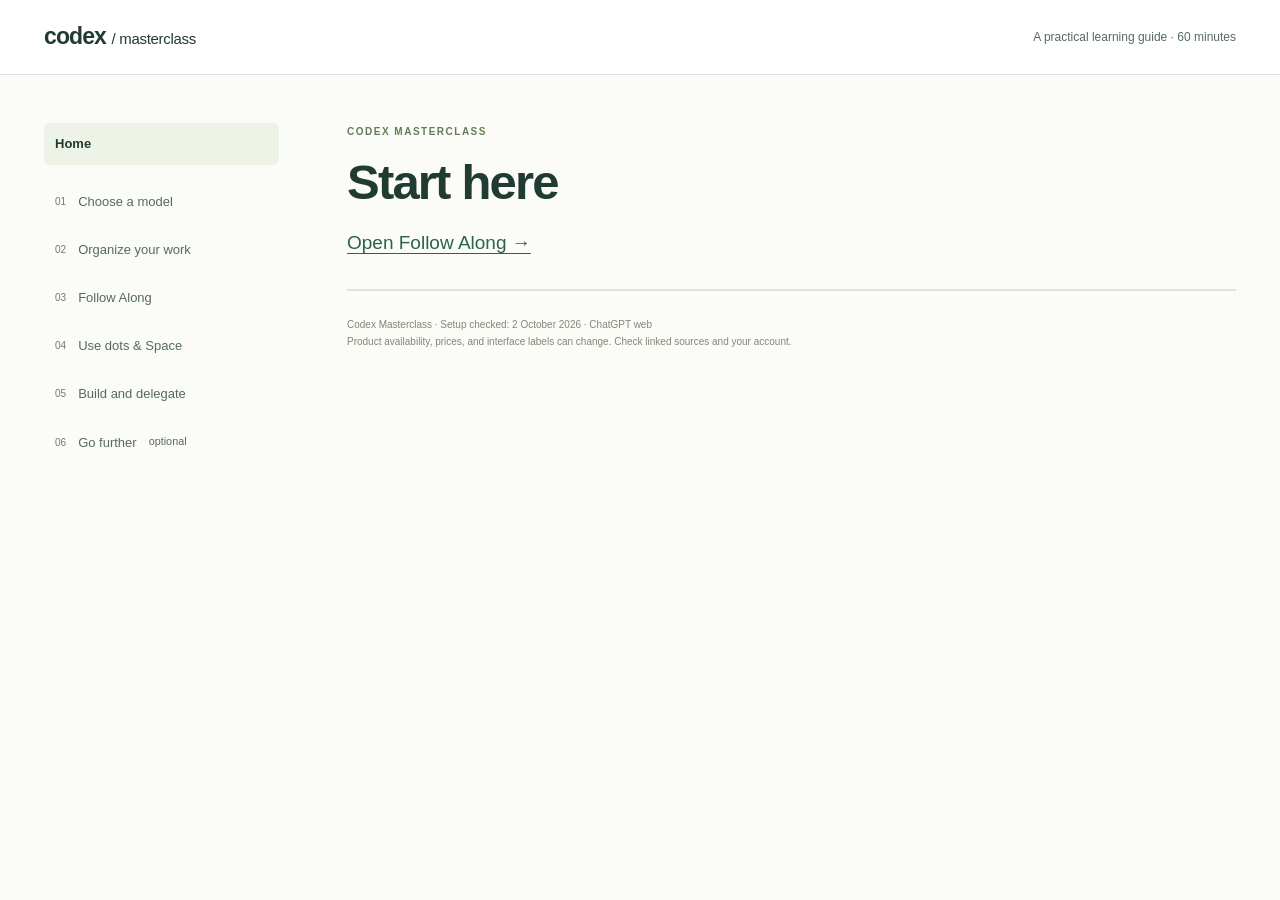
==== commit c67d48b7: "Place Follow Along in topic 03 and restore Home entry" ====
--- a/index.html
+++ b/index.html
@@ -1 +1 @@
-<!doctype html><html lang="en"><head><meta charset="utf-8"><meta name="viewport" content="width=device-width, initial-scale=1"><meta name="description" content="Follow along: make a Pet, create a Scheduled Task, and prepare a Codex Cloud environment."><meta name="theme-color" content="#214b3d"><title>Follow along · Codex Masterclass</title><link rel="stylesheet" href="styles.css"><script src="app.js" defer></script></head><body><a class="skip" href="#content">Skip to lesson</a><header class="site-header"><a class="brand" href="index.html">codex <span>/ masterclass</span></a><span class="header-note">A practical learning guide · 60 minutes</span></header><div class="layout"><aside class="sidebar"><nav class="course-nav" aria-label="Course topics"><a href="pet.html">Follow along</a><a href="models.html"><span>01</span>Choose a model</a><a href="workspace.html"><span>02</span>Organize your work</a><a href="dots-space.html"><span>04</span>Use dots & Space</a><a href="build-demo.html"><span>05</span>Build and delegate</a><a href="further-uses.html"><span>06</span>Go further <small>optional</small></a></nav></aside><main id="content"><header class="page-heading"><p class="eyebrow">Codex Masterclass</p><h1>Start here</h1><p class="lead"><a href="pet.html">Open Follow Along →</a></p></header><footer class="page-footer">Codex Masterclass · Setup checked: 2 October 2026 · ChatGPT web<br>Product availability, prices, and interface labels can change. Check linked sources and your account.</footer></main></div></body></html>+<!doctype html><html lang="en"><head><meta charset="utf-8"><meta name="viewport" content="width=device-width, initial-scale=1"><meta name="description" content="Follow along: make a Pet, create a Scheduled Task, and prepare a Codex Cloud environment."><meta name="theme-color" content="#214b3d"><title>Home · Codex Masterclass</title><link rel="stylesheet" href="styles.css"><script src="app.js" defer></script></head><body><a class="skip" href="#content">Skip to lesson</a><header class="site-header"><a class="brand" href="index.html">codex <span>/ masterclass</span></a><span class="header-note">A practical learning guide · 60 minutes</span></header><div class="layout"><aside class="sidebar"><nav class="course-nav" aria-label="Course topics"><a href="index.html" aria-current="page">Home</a><a href="models.html"><span>01</span>Choose a model</a><a href="workspace.html"><span>02</span>Organize your work</a><a href="pet.html"><span>03</span>Follow Along</a><a href="dots-space.html"><span>04</span>Use dots & Space</a><a href="build-demo.html"><span>05</span>Build and delegate</a><a href="further-uses.html"><span>06</span>Go further <small>optional</small></a></nav></aside><main id="content"><header class="page-heading"><p class="eyebrow">Codex Masterclass</p><h1>Start here</h1><p class="lead"><a href="pet.html">Open Follow Along →</a></p></header><footer class="page-footer">Codex Masterclass · Setup checked: 2 October 2026 · ChatGPT web<br>Product availability, prices, and interface labels can change. Check linked sources and your account.</footer></main></div></body></html>
